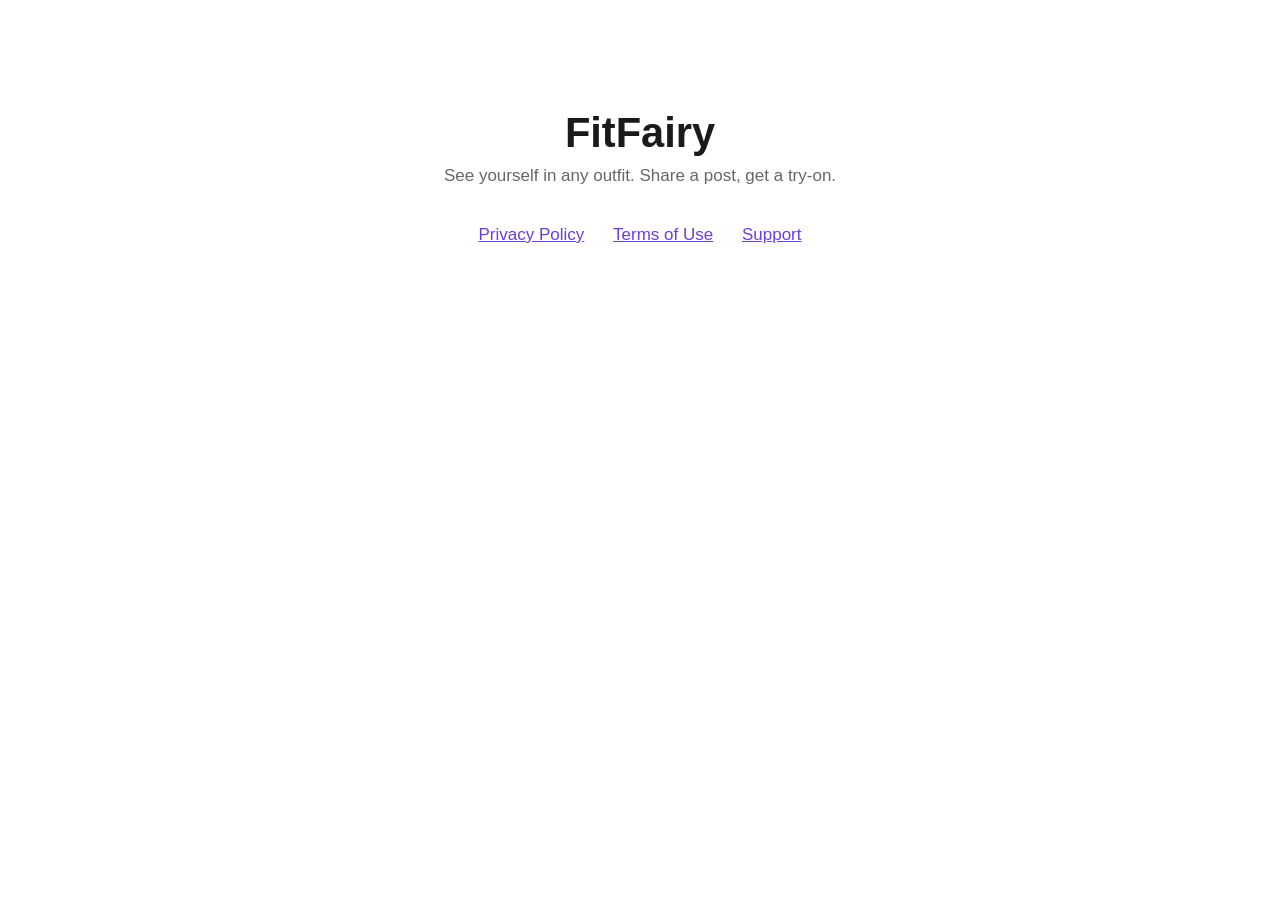
==== index.html @ 2086c0e5 "Add files via upload" ====
<!doctype html>
<html lang="en">
<head>
<meta charset="utf-8">
<meta name="viewport" content="width=device-width, initial-scale=1">
<title>FitFairy</title>
<meta name="description" content="FitFairy — see yourself in any outfit. Share a post, get a try-on.">
<link rel="stylesheet" href="style.css">
</head>
<body>
<main class="hero">
<h1>FitFairy</h1>
<p>See yourself in any outfit. Share a post, get a try-on.</p>
<nav>
  <a href="/privacy">Privacy Policy</a>
  <a href="/terms">Terms of Use</a>
  <a href="mailto:support@fitfairy.net">Support</a>
</nav>
</main>
</body>
</html>
---- style.css ----
/* Shared by all three pages. Deliberately plain: these are legal pages, readability beats brand. */
:root {
  color-scheme: light dark;
  --fg: #1a1a1a;
  --muted: #666;
  --rule: #e3e3e3;
  --link: #6b3fd4;
  --bg: #fff;
}
@media (prefers-color-scheme: dark) {
  :root { --fg: #ececec; --muted: #9a9a9a; --rule: #333; --link: #b79cff; --bg: #111; }
}
html { background: var(--bg); }
body {
  margin: 0;
  color: var(--fg);
  font: 17px/1.6 -apple-system, BlinkMacSystemFont, "Segoe UI", Roboto, Helvetica, Arial, sans-serif;
  -webkit-text-size-adjust: 100%;
}
main { max-width: 720px; margin: 0 auto; padding: 32px 20px 64px; }
h1 { font-size: 2rem; line-height: 1.2; margin: 0 0 4px; }
h2 { font-size: 1.25rem; margin: 40px 0 8px; }
h3 { font-size: 1.05rem; margin: 24px 0 4px; }
p, ul, table { margin: 0 0 14px; }
li { margin-bottom: 6px; }
a { color: var(--link); }
.crumb, .meta, .foot { color: var(--muted); font-size: 0.9rem; }
.foot { margin-top: 48px; padding-top: 16px; border-top: 1px solid var(--rule); }
table { width: 100%; border-collapse: collapse; font-size: 0.95rem; }
th, td { text-align: left; vertical-align: top; padding: 8px 8px 8px 0; border-bottom: 1px solid var(--rule); }
th { color: var(--muted); font-weight: 600; }
.hero { text-align: center; padding-top: 12vh; }
.hero h1 { font-size: 2.6rem; }
.hero p { color: var(--muted); }
.hero nav { margin-top: 32px; }
.hero nav a { margin: 0 12px; }
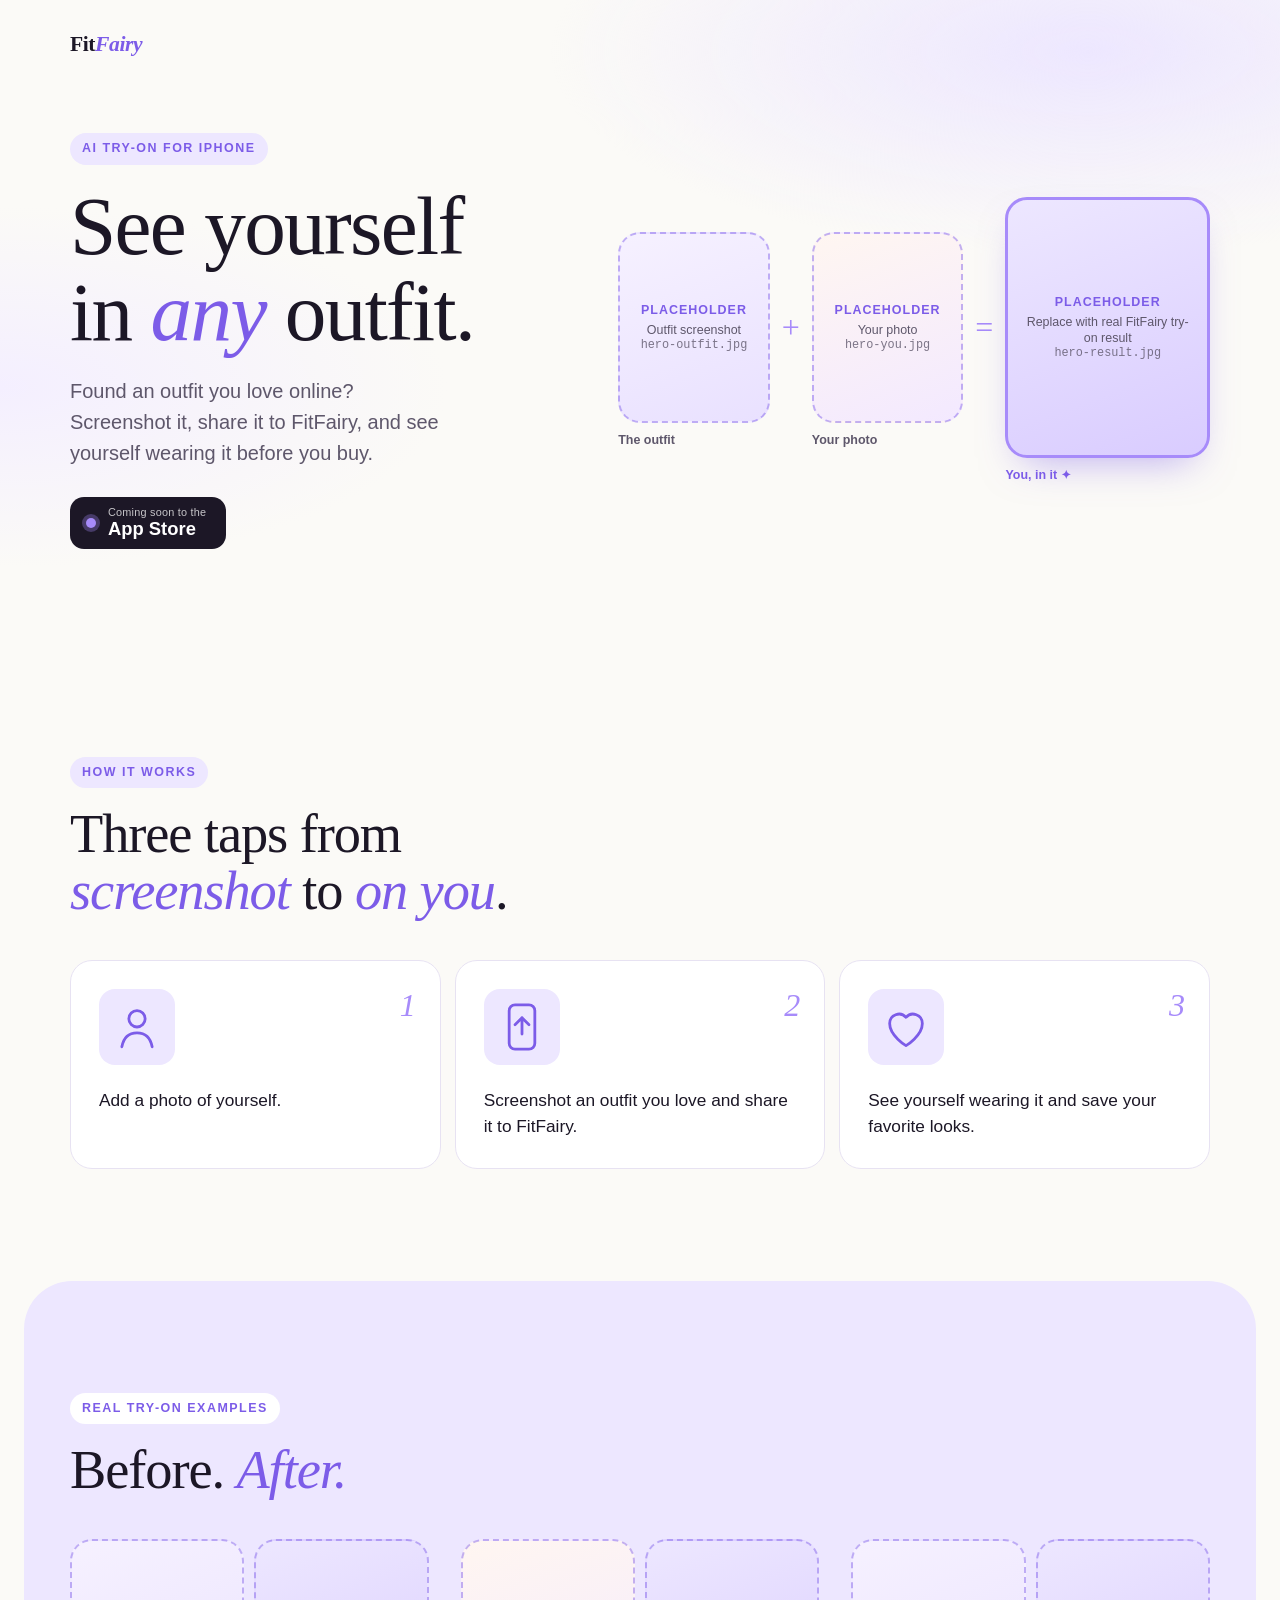
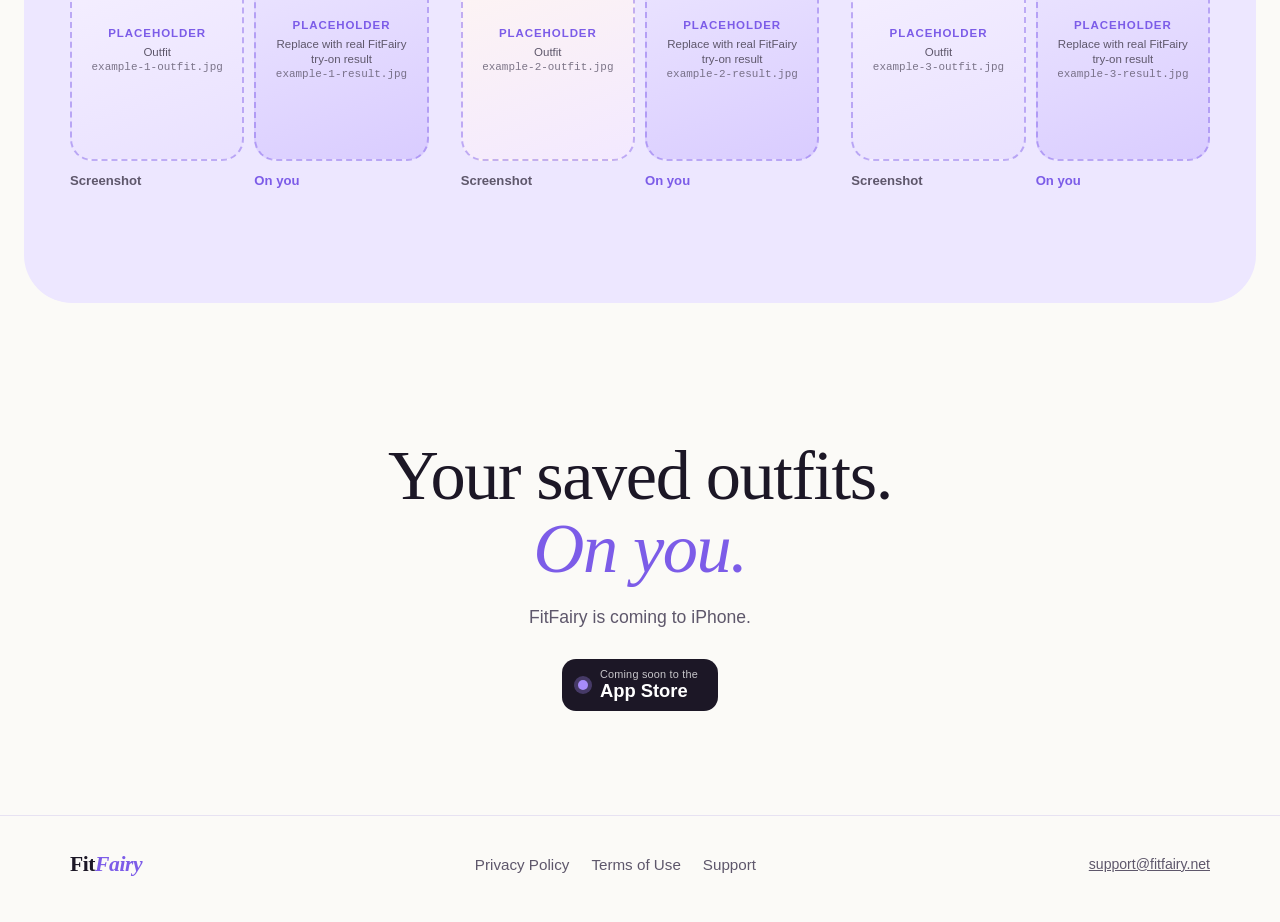
==== commit b36d7291: "Redesign landing page: hero, how it works, try-on examples, CTA Image slots are labeled placeholders" ====
--- a/index.html
+++ b/index.html
@@ -2,20 +2,188 @@
 <html lang="en">
 <head>
 <meta charset="utf-8">
-<meta name="viewport" content="width=device-width, initial-scale=1">
-<title>FitFairy</title>
-<meta name="description" content="FitFairy — see yourself in any outfit. Share a post, get a try-on.">
+<meta name="viewport" content="width=device-width, initial-scale=1, viewport-fit=cover">
+<title>FitFairy — See yourself in any outfit</title>
+<meta name="description" content="Found an outfit you love online? Screenshot it, share it to FitFairy, and see yourself wearing it before you buy. AI virtual try-on for iPhone.">
+<meta name="theme-color" content="#FBFAF7">
+<link rel="canonical" href="https://fitfairy.net/">
+
+<!-- Open Graph / Twitter.
+     og:image is a PLACEHOLDER PATH: assets/og-image.png does not exist yet.
+     Add a 1200×630 PNG/JPG at /assets/og-image.png before sharing links widely. -->
+<meta property="og:type" content="website">
+<meta property="og:site_name" content="FitFairy">
+<meta property="og:url" content="https://fitfairy.net/">
+<meta property="og:title" content="FitFairy — See yourself in any outfit">
+<meta property="og:description" content="Screenshot an outfit, share it to FitFairy, and see yourself wearing it before you buy.">
+<meta property="og:image" content="https://fitfairy.net/assets/og-image.png">
+<meta property="og:image:width" content="1200">
+<meta property="og:image:height" content="630">
+<meta property="og:image:alt" content="FitFairy: an outfit screenshot, your photo, and you wearing the outfit.">
+<meta name="twitter:card" content="summary_large_image">
+<meta name="twitter:title" content="FitFairy — See yourself in any outfit">
+<meta name="twitter:description" content="Screenshot an outfit, share it to FitFairy, and see yourself wearing it before you buy.">
+<meta name="twitter:image" content="https://fitfairy.net/assets/og-image.png">
+
 <link rel="stylesheet" href="style.css">
 </head>
-<body>
-<main class="hero">
-<h1>FitFairy</h1>
-<p>See yourself in any outfit. Share a post, get a try-on.</p>
-<nav>
-  <a href="/privacy">Privacy Policy</a>
-  <a href="/terms">Terms of Use</a>
-  <a href="mailto:support@fitfairy.net">Support</a>
-</nav>
+<body class="home">
+
+<!--
+  IMAGE PLACEHOLDERS
+  Every <div class="ph"> below is a visible placeholder. To swap one for a real image,
+  replace the whole <div class="ph ...">…</div> with the <img> shown in the comment above it
+  and drop the file into /assets/. Use real FitFairy output only; never mock or stock results.
+
+  Filename                         Size (px, portrait 3:4 unless noted)
+  assets/hero-outfit.jpg           900×1200   outfit screenshot (TikTok/Pinterest/shop)
+  assets/hero-you.jpg              900×1200   full-body photo of the model/user
+  assets/hero-result.jpg           900×1200   FitFairy try-on result of the two above
+  assets/example-1-outfit.jpg      900×1200   example 1, outfit screenshot
+  assets/example-1-result.jpg      900×1200   example 1, FitFairy try-on result
+  assets/example-2-outfit.jpg      900×1200
+  assets/example-2-result.jpg      900×1200
+  assets/example-3-outfit.jpg      900×1200
+  assets/example-3-result.jpg      900×1200
+  assets/og-image.png              1200×630 (landscape) social share card
+-->
+
+<!-- 1. HERO -->
+<header class="hero-wrap">
+  <div class="shell">
+    <a class="wordmark" href="/" aria-label="FitFairy home">Fit<span>Fairy</span></a>
+
+    <div class="hero-grid">
+      <div class="hero-copy">
+        <p class="eyebrow">AI try-on for iPhone</p>
+        <h1>See yourself in <em>any</em> outfit.</h1>
+        <p class="lede">Found an outfit you love online? Screenshot it, share it to FitFairy, and see yourself wearing it before you buy.</p>
+
+        <!--
+          APP STORE BADGE: currently "coming soon" (not a link).
+          When the app is live, replace this whole <span class="store-badge">…</span> with:
+            <a class="store-badge is-live" href="https://apps.apple.com/app/idYOUR_APP_ID">
+              <img src="assets/app-store-badge.svg" width="150" height="50" alt="Download on the App Store">
+            </a>
+          (Official badge artwork: https://developer.apple.com/app-store/marketing/guidelines/)
+        -->
+        <span class="store-badge" role="note">
+          <span class="store-badge__dot" aria-hidden="true"></span>
+          <span><small>Coming soon to the</small>App Store</span>
+        </span>
+      </div>
+
+      <figure class="flow" aria-label="An outfit screenshot plus your photo becomes a photo of you wearing the outfit">
+        <div class="flow__item">
+          <!-- <img class="flow__img" src="assets/hero-outfit.jpg" width="900" height="1200" alt="Outfit screenshot from social media"> -->
+          <div class="ph ph--a"><span>PLACEHOLDER</span>Outfit screenshot<br><code>hero-outfit.jpg</code></div>
+          <figcaption>The outfit</figcaption>
+        </div>
+        <span class="flow__op" aria-hidden="true">+</span>
+        <div class="flow__item">
+          <!-- <img class="flow__img" src="assets/hero-you.jpg" width="900" height="1200" alt="Full-body photo"> -->
+          <div class="ph ph--b"><span>PLACEHOLDER</span>Your photo<br><code>hero-you.jpg</code></div>
+          <figcaption>Your photo</figcaption>
+        </div>
+        <span class="flow__op" aria-hidden="true">=</span>
+        <div class="flow__item flow__item--result">
+          <!-- <img class="flow__img" src="assets/hero-result.jpg" width="900" height="1200" alt="FitFairy try-on result"> -->
+          <div class="ph ph--c"><span>PLACEHOLDER</span>Replace with real FitFairy try-on result<br><code>hero-result.jpg</code></div>
+          <figcaption>You, in it ✦</figcaption>
+        </div>
+      </figure>
+    </div>
+  </div>
+</header>
+
+<main>
+  <!-- 2. HOW IT WORKS -->
+  <section class="section" id="how" aria-labelledby="how-title">
+    <div class="shell">
+      <p class="eyebrow">How it works</p>
+      <h2 id="how-title">Three taps from <em>screenshot</em> to <em>on you</em>.</h2>
+      <ol class="steps">
+        <li class="step">
+          <span class="step__num">1</span>
+          <svg class="step__icon" viewBox="0 0 48 48" aria-hidden="true"><circle cx="24" cy="17" r="7"/><path d="M11 41c1.5-8 6.5-12 13-12s11.5 4 13 12"/></svg>
+          <p>Add a photo of yourself.</p>
+        </li>
+        <li class="step">
+          <span class="step__num">2</span>
+          <svg class="step__icon" viewBox="0 0 48 48" aria-hidden="true"><rect x="13" y="5" width="22" height="38" rx="5"/><path d="M24 30V16m-6 6 6-6 6 6"/></svg>
+          <p>Screenshot an outfit you love and share it to FitFairy.</p>
+        </li>
+        <li class="step">
+          <span class="step__num">3</span>
+          <svg class="step__icon" viewBox="0 0 48 48" aria-hidden="true"><path d="M24 40s-14-8.5-14-19a8 8 0 0 1 14-5.3A8 8 0 0 1 38 21c0 10.5-14 19-14 19z"/></svg>
+          <p>See yourself wearing it and save your favorite looks.</p>
+        </li>
+      </ol>
+    </div>
+  </section>
+
+  <!-- 3. REAL TRY-ON EXAMPLES (use only genuine FitFairy output) -->
+  <section class="section section--tint" id="examples" aria-labelledby="examples-title">
+    <div class="shell">
+      <p class="eyebrow">Real try-on examples</p>
+      <h2 id="examples-title">Before. <em>After.</em></h2>
+      <div class="examples">
+        <figure class="example">
+          <div class="example__pair">
+            <!-- <img src="assets/example-1-outfit.jpg" width="900" height="1200" alt="Outfit screenshot"> -->
+            <div class="ph ph--a"><span>PLACEHOLDER</span>Outfit<br><code>example-1-outfit.jpg</code></div>
+            <!-- <img src="assets/example-1-result.jpg" width="900" height="1200" alt="FitFairy try-on result"> -->
+            <div class="ph ph--c"><span>PLACEHOLDER</span>Replace with real FitFairy try-on result<br><code>example-1-result.jpg</code></div>
+          </div>
+          <figcaption><span>Screenshot</span><span>On you</span></figcaption>
+        </figure>
+        <figure class="example">
+          <div class="example__pair">
+            <!-- <img src="assets/example-2-outfit.jpg" width="900" height="1200" alt="Outfit screenshot"> -->
+            <div class="ph ph--b"><span>PLACEHOLDER</span>Outfit<br><code>example-2-outfit.jpg</code></div>
+            <!-- <img src="assets/example-2-result.jpg" width="900" height="1200" alt="FitFairy try-on result"> -->
+            <div class="ph ph--c"><span>PLACEHOLDER</span>Replace with real FitFairy try-on result<br><code>example-2-result.jpg</code></div>
+          </div>
+          <figcaption><span>Screenshot</span><span>On you</span></figcaption>
+        </figure>
+        <figure class="example">
+          <div class="example__pair">
+            <!-- <img src="assets/example-3-outfit.jpg" width="900" height="1200" alt="Outfit screenshot"> -->
+            <div class="ph ph--a"><span>PLACEHOLDER</span>Outfit<br><code>example-3-outfit.jpg</code></div>
+            <!-- <img src="assets/example-3-result.jpg" width="900" height="1200" alt="FitFairy try-on result"> -->
+            <div class="ph ph--c"><span>PLACEHOLDER</span>Replace with real FitFairy try-on result<br><code>example-3-result.jpg</code></div>
+          </div>
+          <figcaption><span>Screenshot</span><span>On you</span></figcaption>
+        </figure>
+      </div>
+    </div>
+  </section>
+
+  <!-- 4. FINAL CTA -->
+  <section class="section cta" aria-labelledby="cta-title">
+    <div class="shell">
+      <h2 id="cta-title">Your saved outfits. <em>On you.</em></h2>
+      <p class="lede">FitFairy is coming to iPhone.</p>
+      <!-- APP STORE BADGE (second copy): swap the same way as the hero badge above. -->
+      <span class="store-badge" role="note">
+        <span class="store-badge__dot" aria-hidden="true"></span>
+        <span><small>Coming soon to the</small>App Store</span>
+      </span>
+    </div>
+  </section>
 </main>
+
+<footer class="site-foot">
+  <div class="shell">
+    <a class="wordmark" href="/">Fit<span>Fairy</span></a>
+    <nav aria-label="Legal and support">
+      <a href="/privacy">Privacy Policy</a>
+      <a href="/terms">Terms of Use</a>
+      <a href="mailto:support@fitfairy.net">Support</a>
+    </nav>
+    <p class="site-foot__mail"><a href="mailto:support@fitfairy.net">support@fitfairy.net</a></p>
+  </div>
+</footer>
+
 </body>
 </html>
--- a/style.css
+++ b/style.css
@@ -29,8 +29,248 @@
 table { width: 100%; border-collapse: collapse; font-size: 0.95rem; }
 th, td { text-align: left; vertical-align: top; padding: 8px 8px 8px 0; border-bottom: 1px solid var(--rule); }
 th { color: var(--muted); font-weight: 600; }
-.hero { text-align: center; padding-top: 12vh; }
-.hero h1 { font-size: 2.6rem; }
-.hero p { color: var(--muted); }
-.hero nav { margin-top: 32px; }
-.hero nav a { margin: 0 12px; }
+
+/* ==========================================================================
+   Landing page (index.html only). Everything below is scoped to body.home so
+   the legal pages above are unaffected. Light-only, mobile-first.
+   ========================================================================== */
+:root:has(body.home) { color-scheme: light; background: #FBFAF7; }
+
+.home {
+  --ink: #1C1726;
+  --soft: #5E576B;
+  --paper: #FBFAF7;
+  --lav: #A78BFA;
+  --lav-deep: #7C5CE8;
+  --lav-pale: #EDE7FF;
+  --line: #E7E2F2;
+  --serif: "New York", ui-serif, "Iowan Old Style", "Palatino Linotype", Georgia, serif;
+  --r: 22px;
+  background: var(--paper);
+  color: var(--ink);
+  font-size: 17px;
+  line-height: 1.55;
+}
+.home main { max-width: none; padding: 0; margin: 0; }
+.home a { color: inherit; }
+.home h1, .home h2 {
+  font-family: var(--serif);
+  font-weight: 500;
+  letter-spacing: -0.02em;
+  line-height: 1.04;
+  margin: 0;
+}
+.home h1 em, .home h2 em { font-style: italic; color: var(--lav-deep); }
+.home p { margin: 0; }
+
+.shell { max-width: 1140px; margin: 0 auto; padding: 0 22px; }
+
+.wordmark {
+  font-family: var(--serif);
+  font-size: 1.35rem;
+  font-weight: 600;
+  letter-spacing: -0.02em;
+  text-decoration: none;
+}
+.wordmark span { font-style: italic; color: var(--lav-deep); }
+
+.eyebrow {
+  display: inline-block;
+  font-size: 0.78rem;
+  font-weight: 600;
+  letter-spacing: 0.12em;
+  text-transform: uppercase;
+  color: var(--lav-deep);
+  background: var(--lav-pale);
+  padding: 6px 12px;
+  border-radius: 999px;
+  margin-bottom: 18px !important;
+}
+.lede { color: var(--soft); font-size: 1.1rem; max-width: 34ch; }
+
+/* ---------- Hero ---------- */
+.hero-wrap {
+  padding: 18px 0 64px;
+  background:
+    radial-gradient(60% 45% at 85% 8%, var(--lav-pale) 0%, transparent 70%),
+    radial-gradient(50% 40% at 0% 60%, #F4EFFF 0%, transparent 70%);
+}
+.hero-grid { display: grid; gap: 40px; margin-top: 44px; text-align: center; }
+.hero-copy { display: flex; flex-direction: column; align-items: center; }
+.hero-copy h1 { font-size: clamp(2.9rem, 12vw, 5.2rem); max-width: 10ch; }
+.hero-copy .lede { margin: 20px auto 28px; }
+
+/* App Store badge — "coming soon" state; .is-live is for the real linked badge */
+.store-badge {
+  display: inline-flex;
+  align-items: center;
+  gap: 12px;
+  background: var(--ink);
+  color: #fff;
+  border-radius: 14px;
+  padding: 10px 20px 10px 16px;
+  font-weight: 600;
+  font-size: 1.15rem;
+  line-height: 1.1;
+  text-align: left;
+}
+.store-badge small { display: block; font-size: 0.68rem; font-weight: 500; opacity: 0.75; letter-spacing: 0.02em; }
+.store-badge__dot {
+  width: 10px; height: 10px; border-radius: 50%;
+  background: var(--lav);
+  box-shadow: 0 0 0 4px rgba(167, 139, 250, 0.3);
+}
+.store-badge.is-live { background: none; padding: 0; }
+.store-badge.is-live img { display: block; height: 50px; width: auto; }
+
+/* Three-part visual: outfit + you = result */
+.flow {
+  margin: 0;
+  display: grid;
+  grid-template-columns: minmax(0,1fr) auto minmax(0,1fr) auto minmax(0,1.35fr);
+  align-items: center;
+  gap: 6px;
+}
+.flow__item, .example, .ph { min-width: 0; }
+.flow__item { display: flex; flex-direction: column; gap: 8px; }
+.flow__item figcaption { font-size: 0.78rem; font-weight: 600; color: var(--soft); }
+.flow__item--result figcaption { color: var(--lav-deep); }
+.flow__op {
+  font-family: var(--serif);
+  font-size: 1.4rem;
+  color: var(--lav);
+  padding-bottom: 26px;
+}
+.flow__item--result .ph,
+.flow__item--result .flow__img {
+  border: 3px solid var(--lav);
+  box-shadow: 0 18px 40px -18px rgba(124, 92, 232, 0.55);
+}
+.flow__img, .example__pair img {
+  display: block; width: 100%; height: auto;
+  aspect-ratio: 3 / 4; object-fit: cover;
+  border-radius: var(--r);
+}
+
+/* Placeholders — remove when real images are in */
+.ph {
+  aspect-ratio: 3 / 4;
+  border-radius: var(--r);
+  border: 2px dashed rgba(124, 92, 232, 0.45);
+  display: flex; flex-direction: column; justify-content: center; align-items: center;
+  padding: 8px 4px;
+  text-align: center;
+  font-size: 0.62rem;
+  line-height: 1.3;
+  color: var(--soft);
+  overflow-wrap: anywhere;
+}
+.ph span {
+  display: block;
+  font-weight: 700;
+  font-size: 0.85em;
+  letter-spacing: 0.02em;
+  overflow-wrap: normal;
+  color: var(--lav-deep);
+  margin-bottom: 4px;
+}
+.ph code { font-size: 0.95em; opacity: 0.8; }
+.ph--a { background: linear-gradient(160deg, #F6F1FF, #E9E1FF); }
+.ph--b { background: linear-gradient(160deg, #FFF6F1, #F3E9FF); }
+.ph--c { background: linear-gradient(160deg, #EDE7FF, #D9CCFF); }
+
+/* ---------- Sections ---------- */
+.section { padding: 76px 0; }
+.section h2 { font-size: clamp(2.1rem, 8vw, 3.4rem); max-width: 16ch; }
+.section--tint { background: var(--lav-pale); border-radius: 36px; margin: 0 10px; }
+.section--tint .eyebrow { background: #fff; }
+
+/* How it works */
+.steps { list-style: none; padding: 0; margin: 40px 0 0; display: grid; gap: 14px; }
+.step {
+  margin: 0;
+  position: relative;
+  display: flex; align-items: center; gap: 18px;
+  background: #fff;
+  border: 1px solid var(--line);
+  border-radius: var(--r);
+  padding: 22px 22px 22px 20px;
+}
+.step__num {
+  position: absolute; top: 14px; right: 18px;
+  font-family: var(--serif); font-style: italic; font-size: 1.6rem;
+  color: var(--lav);
+}
+.step__icon {
+  flex: none; width: 56px; height: 56px; padding: 10px;
+  border-radius: 16px; background: var(--lav-pale);
+  fill: none; stroke: var(--lav-deep); stroke-width: 2.4; stroke-linecap: round; stroke-linejoin: round;
+}
+.step p { font-size: 1.08rem; font-weight: 500; padding-right: 26px; }
+
+/* Examples */
+.examples { display: grid; gap: 28px; margin-top: 40px; }
+.example { margin: 0; }
+.example__pair { display: grid; grid-template-columns: repeat(2, minmax(0, 1fr)); gap: 10px; }
+.example__pair .ph { font-size: 0.72rem; }
+.example figcaption {
+  display: grid; grid-template-columns: repeat(2, minmax(0, 1fr)); gap: 10px;
+  margin-top: 10px;
+  font-size: 0.82rem; font-weight: 600; color: var(--soft);
+}
+.example figcaption span:last-child { color: var(--lav-deep); }
+
+/* Final CTA */
+.cta { text-align: center; padding: 96px 0 72px; }
+.cta h2 { margin: 0 auto; font-size: clamp(2.5rem, 10vw, 4.4rem); max-width: 12ch; }
+.cta h2 em { white-space: nowrap; }
+.cta .lede { margin: 18px auto 28px; }
+
+/* Footer */
+.site-foot { border-top: 1px solid var(--line); padding: 32px 0 calc(40px + env(safe-area-inset-bottom)); }
+.site-foot .shell { display: flex; flex-direction: column; align-items: center; gap: 14px; text-align: center; }
+.site-foot nav { display: flex; flex-wrap: wrap; justify-content: center; gap: 8px 22px; font-size: 0.95rem; }
+.site-foot nav a { text-decoration: none; color: var(--soft); }
+.site-foot nav a:hover, .site-foot__mail a:hover { color: var(--lav-deep); }
+.site-foot__mail { font-size: 0.88rem; color: var(--soft); }
+.site-foot__mail a { color: var(--soft); }
+
+.home a:focus-visible { outline: 2px solid var(--lav-deep); outline-offset: 3px; border-radius: 6px; }
+
+/* Gentle entrance for the result card only */
+@media (prefers-reduced-motion: no-preference) {
+  .flow__item--result { animation: ff-rise 0.7s 0.15s cubic-bezier(.2, .7, .2, 1) both; }
+  @keyframes ff-rise { from { opacity: 0; transform: translateY(14px); } to { opacity: 1; transform: none; } }
+}
+
+/* ---------- Larger screens ---------- */
+@media (min-width: 640px) {
+  .flow { gap: 12px; }
+  .flow__op { font-size: 2rem; }
+  .ph { font-size: 0.78rem; padding: 14px; }
+  .ph span { font-size: 1em; letter-spacing: 0.08em; }
+  .steps { grid-template-columns: repeat(3, minmax(0, 1fr)); }
+  .step { flex-direction: column; align-items: flex-start; padding: 28px; gap: 22px; }
+  .step__num { top: 20px; right: 24px; font-size: 2rem; }
+  .step p { padding-right: 0; }
+}
+@media (min-width: 960px) {
+  .shell { padding: 0 40px; }
+  .hero-wrap { padding: 28px 0 96px; }
+  .hero-grid {
+    grid-template-columns: minmax(0, 0.9fr) minmax(0, 1.1fr);
+    align-items: center;
+    gap: 64px;
+    margin-top: 72px;
+    text-align: left;
+  }
+  .hero-copy { align-items: flex-start; }
+  .hero-copy .lede { margin-left: 0; font-size: 1.25rem; }
+  .section { padding: 112px 0; }
+  .section--tint { margin: 0 24px; border-radius: 48px; }
+  .examples { grid-template-columns: repeat(3, minmax(0, 1fr)); gap: 32px; }
+  .section h2 { max-width: 20ch; }
+  .cta { padding: 136px 0 104px; }
+  .site-foot .shell { flex-direction: row; justify-content: space-between; }
+  .site-foot__mail { order: 3; }
+}
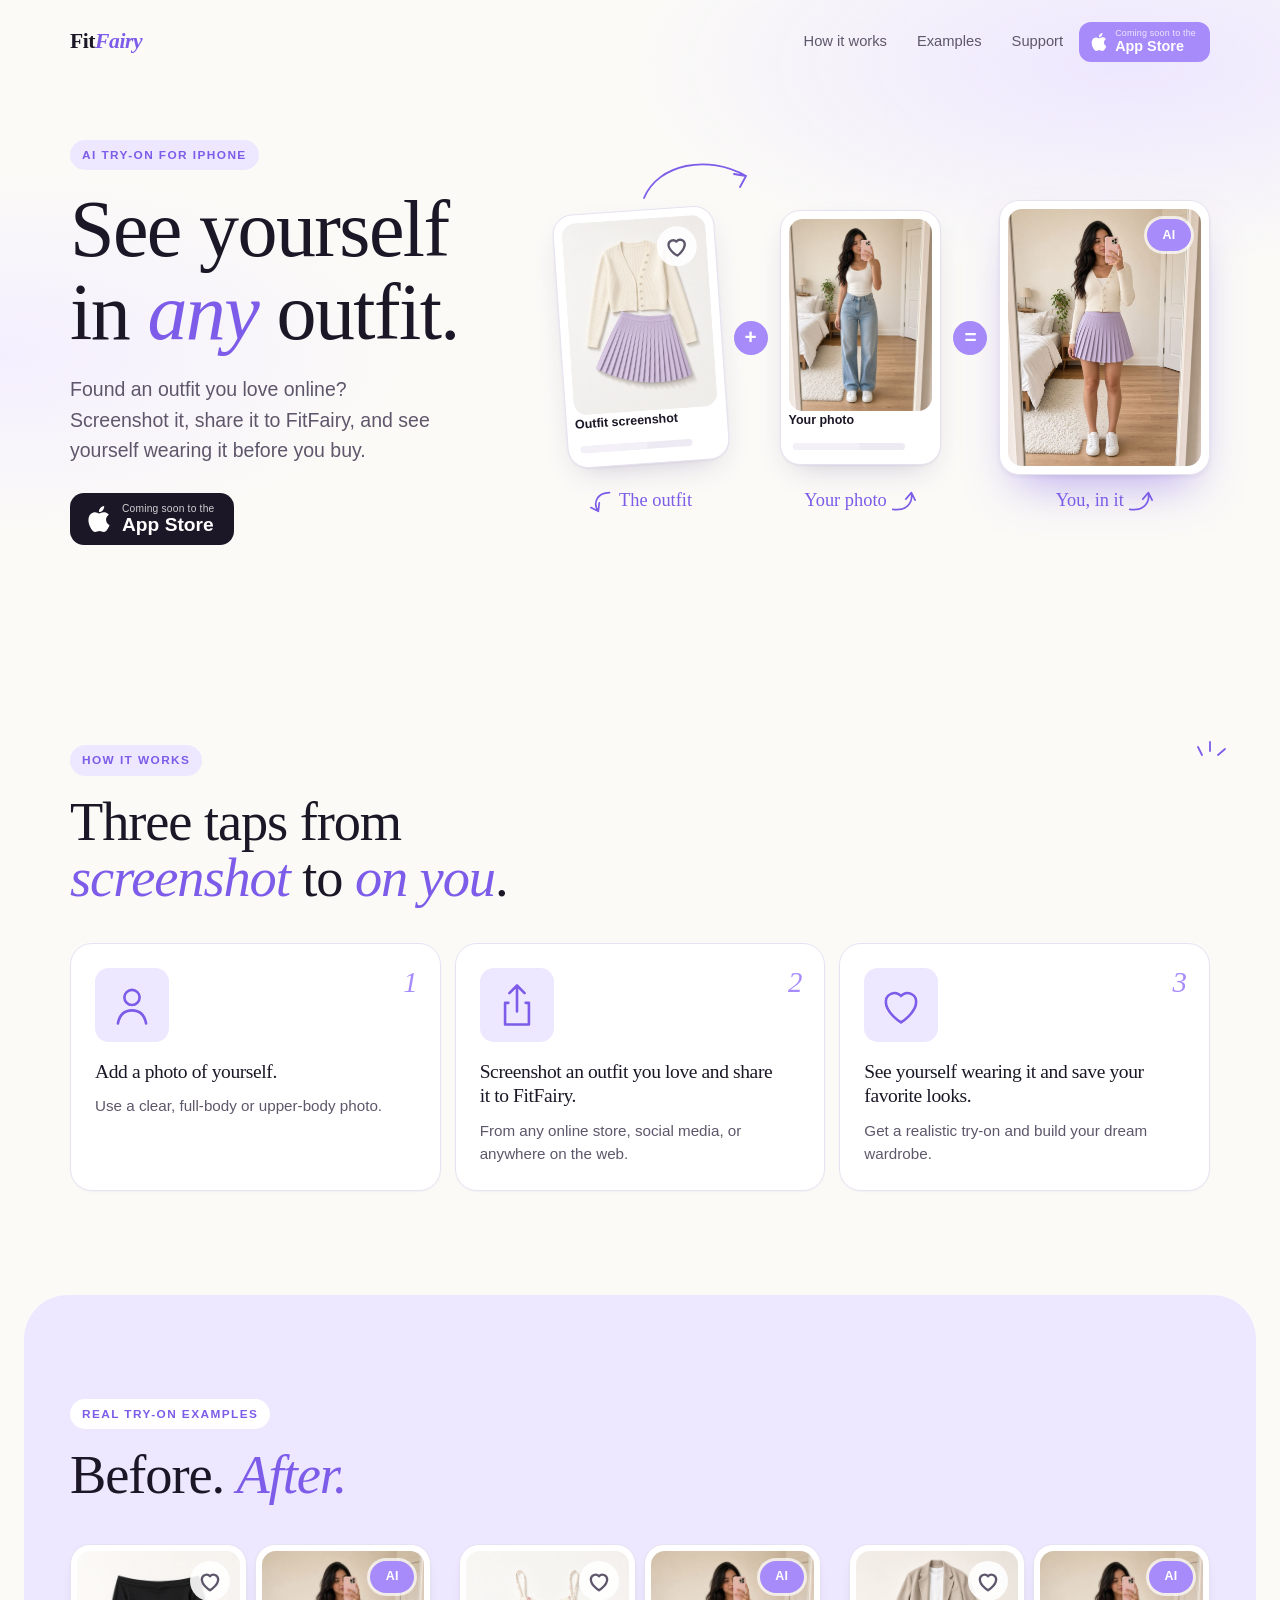
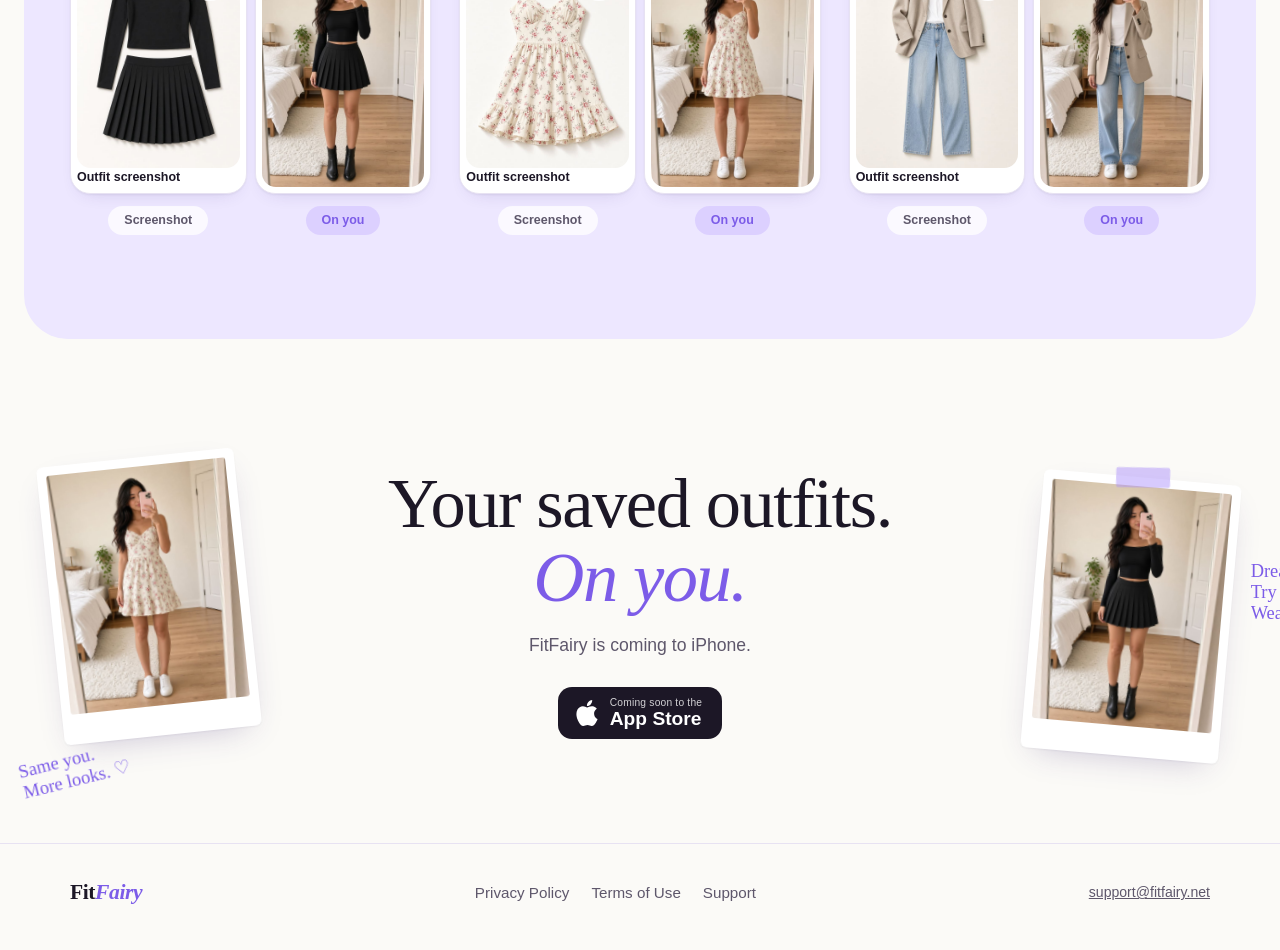
==== commit 6dbf8491: "Match mockup: nav, image-based hero, step details, example carousel, CTA photos Adds generated outfi" ====
--- a/index.html
+++ b/index.html
@@ -8,91 +8,94 @@
 <meta name="theme-color" content="#FBFAF7">
 <link rel="canonical" href="https://fitfairy.net/">
 
-<!-- Open Graph / Twitter.
-     og:image is a PLACEHOLDER PATH: assets/og-image.png does not exist yet.
-     Add a 1200×630 PNG/JPG at /assets/og-image.png before sharing links widely. -->
 <meta property="og:type" content="website">
 <meta property="og:site_name" content="FitFairy">
 <meta property="og:url" content="https://fitfairy.net/">
 <meta property="og:title" content="FitFairy — See yourself in any outfit">
 <meta property="og:description" content="Screenshot an outfit, share it to FitFairy, and see yourself wearing it before you buy.">
-<meta property="og:image" content="https://fitfairy.net/assets/og-image.png">
+<meta property="og:image" content="https://fitfairy.net/assets/og-image.jpg">
 <meta property="og:image:width" content="1200">
 <meta property="og:image:height" content="630">
 <meta property="og:image:alt" content="FitFairy: an outfit screenshot, your photo, and you wearing the outfit.">
 <meta name="twitter:card" content="summary_large_image">
 <meta name="twitter:title" content="FitFairy — See yourself in any outfit">
 <meta name="twitter:description" content="Screenshot an outfit, share it to FitFairy, and see yourself wearing it before you buy.">
-<meta name="twitter:image" content="https://fitfairy.net/assets/og-image.png">
-
-<link rel="stylesheet" href="style.css">
+<meta name="twitter:image" content="https://fitfairy.net/assets/og-image.jpg">
+
+<link rel="stylesheet" href="style.css?v=3">
 </head>
 <body class="home">
 
+<svg width="0" height="0" style="position:absolute" aria-hidden="true">
+  <symbol id="apple" viewBox="0 0 24 24"><path fill="currentColor" d="M12.152 6.896c-.948 0-2.415-1.078-3.96-1.04-2.04.027-3.91 1.183-4.961 3.014-2.117 3.675-.546 9.103 1.519 12.09 1.013 1.454 2.208 3.09 3.792 3.039 1.52-.065 2.09-.987 3.935-.987 1.831 0 2.35.987 3.96.948 1.637-.026 2.676-1.48 3.676-2.948 1.156-1.688 1.636-3.325 1.662-3.415-.039-.013-3.182-1.221-3.22-4.857-.026-3.04 2.48-4.494 2.597-4.559-1.429-2.09-3.623-2.324-4.39-2.376-2-.156-3.675 1.09-4.61 1.09zM15.53 3.83c.843-1.012 1.4-2.427 1.245-3.83-1.207.052-2.662.805-3.532 1.818-.78.896-1.454 2.338-1.273 3.714 1.338.104 2.715-.688 3.559-1.701"/></symbol>
+  <symbol id="heart" viewBox="0 0 24 24"><path fill="none" stroke="currentColor" stroke-width="2" stroke-linejoin="round" d="M12 20s-7-4.4-7-9.6A4 4 0 0 1 12 8a4 4 0 0 1 7 2.4C19 15.6 12 20 12 20z"/></symbol>
+</svg>
+
 <!--
-  IMAGE PLACEHOLDERS
-  Every <div class="ph"> below is a visible placeholder. To swap one for a real image,
-  replace the whole <div class="ph ...">…</div> with the <img> shown in the comment above it
-  and drop the file into /assets/. Use real FitFairy output only; never mock or stock results.
-
-  Filename                         Size (px, portrait 3:4 unless noted)
-  assets/hero-outfit.jpg           900×1200   outfit screenshot (TikTok/Pinterest/shop)
-  assets/hero-you.jpg              900×1200   full-body photo of the model/user
-  assets/hero-result.jpg           900×1200   FitFairy try-on result of the two above
-  assets/example-1-outfit.jpg      900×1200   example 1, outfit screenshot
-  assets/example-1-result.jpg      900×1200   example 1, FitFairy try-on result
-  assets/example-2-outfit.jpg      900×1200
-  assets/example-2-result.jpg      900×1200
-  assets/example-3-outfit.jpg      900×1200
-  assets/example-3-result.jpg      900×1200
-  assets/og-image.png              1200×630 (landscape) social share card
+  APP STORE BADGES: three copies (nav, hero, final CTA), all "coming soon" (not links).
+  When the app is live, turn each <span class="store-badge …">…</span> into a link, e.g.
+    <a class="store-badge" href="https://apps.apple.com/app/idYOUR_APP_ID"> …same inner markup, with
+    "Coming soon to the" changed to "Download on the"… </a>
+  or swap in Apple's official badge artwork (developer.apple.com/app-store/marketing/guidelines/).
 -->
 
 <!-- 1. HERO -->
 <header class="hero-wrap">
-  <div class="shell">
+  <nav class="topbar shell" aria-label="Main">
     <a class="wordmark" href="/" aria-label="FitFairy home">Fit<span>Fairy</span></a>
-
-    <div class="hero-grid">
-      <div class="hero-copy">
-        <p class="eyebrow">AI try-on for iPhone</p>
-        <h1>See yourself in <em>any</em> outfit.</h1>
-        <p class="lede">Found an outfit you love online? Screenshot it, share it to FitFairy, and see yourself wearing it before you buy.</p>
-
-        <!--
-          APP STORE BADGE: currently "coming soon" (not a link).
-          When the app is live, replace this whole <span class="store-badge">…</span> with:
-            <a class="store-badge is-live" href="https://apps.apple.com/app/idYOUR_APP_ID">
-              <img src="assets/app-store-badge.svg" width="150" height="50" alt="Download on the App Store">
-            </a>
-          (Official badge artwork: https://developer.apple.com/app-store/marketing/guidelines/)
-        -->
-        <span class="store-badge" role="note">
-          <span class="store-badge__dot" aria-hidden="true"></span>
-          <span><small>Coming soon to the</small>App Store</span>
-        </span>
-      </div>
-
-      <figure class="flow" aria-label="An outfit screenshot plus your photo becomes a photo of you wearing the outfit">
-        <div class="flow__item">
-          <!-- <img class="flow__img" src="assets/hero-outfit.jpg" width="900" height="1200" alt="Outfit screenshot from social media"> -->
-          <div class="ph ph--a"><span>PLACEHOLDER</span>Outfit screenshot<br><code>hero-outfit.jpg</code></div>
-          <figcaption>The outfit</figcaption>
-        </div>
-        <span class="flow__op" aria-hidden="true">+</span>
-        <div class="flow__item">
-          <!-- <img class="flow__img" src="assets/hero-you.jpg" width="900" height="1200" alt="Full-body photo"> -->
-          <div class="ph ph--b"><span>PLACEHOLDER</span>Your photo<br><code>hero-you.jpg</code></div>
-          <figcaption>Your photo</figcaption>
-        </div>
-        <span class="flow__op" aria-hidden="true">=</span>
-        <div class="flow__item flow__item--result">
-          <!-- <img class="flow__img" src="assets/hero-result.jpg" width="900" height="1200" alt="FitFairy try-on result"> -->
-          <div class="ph ph--c"><span>PLACEHOLDER</span>Replace with real FitFairy try-on result<br><code>hero-result.jpg</code></div>
-          <figcaption>You, in it ✦</figcaption>
-        </div>
-      </figure>
-    </div>
+    <div class="topbar__links">
+      <a href="#how">How it works</a>
+      <a href="#examples">Examples</a>
+      <a href="mailto:support@fitfairy.net">Support</a>
+    </div>
+    <span class="store-badge store-badge--sm" role="note">
+      <svg aria-hidden="true"><use href="#apple"/></svg>
+      <span><small>Coming soon to the</small>App Store</span>
+    </span>
+  </nav>
+
+  <div class="shell hero-grid">
+    <div class="hero-copy">
+      <p class="eyebrow">AI try-on for iPhone</p>
+      <h1>See yourself in <em>any</em> outfit.</h1>
+      <p class="lede">Found an outfit you love online? Screenshot it, share it to FitFairy, and see yourself wearing it before you buy.</p>
+      <span class="store-badge" role="note">
+        <svg aria-hidden="true"><use href="#apple"/></svg>
+        <span><small>Coming soon to the</small>App Store</span>
+      </span>
+    </div>
+
+    <figure class="flow" aria-label="An outfit screenshot plus your photo becomes a photo of you wearing the outfit">
+      <svg class="doodle doodle--loop" viewBox="0 0 120 50" aria-hidden="true"><path d="M6 44C20 10 70 0 108 22m0 0-12-2m12 2-6 11"/></svg>
+      <div class="card card--tilt-l">
+        <div class="card__media">
+          <img src="assets/hero-outfit.jpg" width="768" height="1024" alt="Outfit screenshot: cream cardigan and lavender pleated skirt">
+          <svg class="card__heart" aria-hidden="true"><use href="#heart"/></svg>
+        </div>
+        <p class="card__cap">Outfit screenshot</p>
+        <i class="card__lines" aria-hidden="true"></i>
+      </div>
+      <span class="flow__op" aria-hidden="true">+</span>
+      <div class="card">
+        <div class="card__media">
+          <img src="assets/hero-you.jpg" width="768" height="1024" alt="Full-body photo of a woman in a white tank top and jeans">
+        </div>
+        <p class="card__cap">Your photo</p>
+        <i class="card__lines" aria-hidden="true"></i>
+      </div>
+      <span class="flow__op" aria-hidden="true">=</span>
+      <div class="card card--result">
+        <div class="card__media">
+          <img src="assets/hero-result.jpg" width="768" height="1024" alt="The same woman wearing the cream cardigan and lavender skirt">
+          <span class="ai-tag">AI</span>
+        </div>
+      </div>
+      <figcaption class="flow__notes" aria-hidden="true">
+        <span class="hand n1"><svg class="doodle" viewBox="0 0 30 30"><path d="M22 6C8 6 4 18 10 26m0 0 1-9m-1 9-8-4"/></svg>The outfit</span>
+        <span class="hand n2">Your photo<svg class="doodle" viewBox="0 0 30 30"><path d="M4 24c14 2 22-6 20-18m0 0-6 7m6-7 4 8"/></svg></span>
+        <span class="hand n3">You, in it<svg class="doodle" viewBox="0 0 30 30"><path d="M4 24c14 2 22-6 20-18m0 0-6 7m6-7 4 8"/></svg></span>
+      </figcaption>
+    </figure>
   </div>
 </header>
 
@@ -102,58 +105,97 @@
     <div class="shell">
       <p class="eyebrow">How it works</p>
       <h2 id="how-title">Three taps from <em>screenshot</em> to <em>on you</em>.</h2>
+      <svg class="doodle doodle--spark" viewBox="0 0 30 30" aria-hidden="true"><path d="M6 14 2 6m12 4V1m8 13 7-6"/></svg>
       <ol class="steps">
         <li class="step">
           <span class="step__num">1</span>
           <svg class="step__icon" viewBox="0 0 48 48" aria-hidden="true"><circle cx="24" cy="17" r="7"/><path d="M11 41c1.5-8 6.5-12 13-12s11.5 4 13 12"/></svg>
-          <p>Add a photo of yourself.</p>
+          <h3>Add a photo of yourself.</h3>
+          <p>Use a clear, full-body or upper-body photo.</p>
         </li>
         <li class="step">
           <span class="step__num">2</span>
-          <svg class="step__icon" viewBox="0 0 48 48" aria-hidden="true"><rect x="13" y="5" width="22" height="38" rx="5"/><path d="M24 30V16m-6 6 6-6 6 6"/></svg>
-          <p>Screenshot an outfit you love and share it to FitFairy.</p>
+          <svg class="step__icon" viewBox="0 0 48 48" aria-hidden="true"><path d="M16 22h-3v20h22V22h-3M24 30V6m-7 7 7-7 7 7"/></svg>
+          <h3>Screenshot an outfit you love and share it to FitFairy.</h3>
+          <p>From any online store, social media, or anywhere on the web.</p>
         </li>
         <li class="step">
           <span class="step__num">3</span>
           <svg class="step__icon" viewBox="0 0 48 48" aria-hidden="true"><path d="M24 40s-14-8.5-14-19a8 8 0 0 1 14-5.3A8 8 0 0 1 38 21c0 10.5-14 19-14 19z"/></svg>
-          <p>See yourself wearing it and save your favorite looks.</p>
+          <h3>See yourself wearing it and save your favorite looks.</h3>
+          <p>Get a realistic try-on and build your dream wardrobe.</p>
         </li>
       </ol>
     </div>
   </section>
 
-  <!-- 3. REAL TRY-ON EXAMPLES (use only genuine FitFairy output) -->
+  <!-- 3. REAL TRY-ON EXAMPLES -->
   <section class="section section--tint" id="examples" aria-labelledby="examples-title">
     <div class="shell">
-      <p class="eyebrow">Real try-on examples</p>
-      <h2 id="examples-title">Before. <em>After.</em></h2>
-      <div class="examples">
+      <div class="examples__head">
+        <div>
+          <p class="eyebrow">Real try-on examples</p>
+          <h2 id="examples-title">Before. <em>After.</em></h2>
+        </div>
+        <div class="carousel-nav">
+          <button type="button" data-dir="-1" aria-label="Previous example">&#8249;</button>
+          <button type="button" data-dir="1" aria-label="Next example">&#8250;</button>
+        </div>
+      </div>
+      <div class="examples" id="examples-track">
         <figure class="example">
           <div class="example__pair">
-            <!-- <img src="assets/example-1-outfit.jpg" width="900" height="1200" alt="Outfit screenshot"> -->
-            <div class="ph ph--a"><span>PLACEHOLDER</span>Outfit<br><code>example-1-outfit.jpg</code></div>
-            <!-- <img src="assets/example-1-result.jpg" width="900" height="1200" alt="FitFairy try-on result"> -->
-            <div class="ph ph--c"><span>PLACEHOLDER</span>Replace with real FitFairy try-on result<br><code>example-1-result.jpg</code></div>
+            <div class="card card--flat">
+              <div class="card__media">
+                <img src="assets/example-1-outfit.jpg" width="768" height="1024" loading="lazy" alt="Black off-shoulder top and black pleated skirt">
+                <svg class="card__heart" aria-hidden="true"><use href="#heart"/></svg>
+              </div>
+              <p class="card__cap">Outfit screenshot</p>
+            </div>
+            <div class="card card--flat card--photo">
+              <div class="card__media">
+                <img src="assets/example-1-result.jpg" width="768" height="1024" loading="lazy" alt="Woman wearing the black top and pleated skirt">
+                <span class="ai-tag">AI</span>
+              </div>
+            </div>
           </div>
-          <figcaption><span>Screenshot</span><span>On you</span></figcaption>
+          <figcaption><span>Screenshot</span><span class="on">On you</span></figcaption>
         </figure>
         <figure class="example">
           <div class="example__pair">
-            <!-- <img src="assets/example-2-outfit.jpg" width="900" height="1200" alt="Outfit screenshot"> -->
-            <div class="ph ph--b"><span>PLACEHOLDER</span>Outfit<br><code>example-2-outfit.jpg</code></div>
-            <!-- <img src="assets/example-2-result.jpg" width="900" height="1200" alt="FitFairy try-on result"> -->
-            <div class="ph ph--c"><span>PLACEHOLDER</span>Replace with real FitFairy try-on result<br><code>example-2-result.jpg</code></div>
+            <div class="card card--flat">
+              <div class="card__media">
+                <img src="assets/example-2-outfit.jpg" width="768" height="1024" loading="lazy" alt="Cream floral mini sundress">
+                <svg class="card__heart" aria-hidden="true"><use href="#heart"/></svg>
+              </div>
+              <p class="card__cap">Outfit screenshot</p>
+            </div>
+            <div class="card card--flat card--photo">
+              <div class="card__media">
+                <img src="assets/example-2-result.jpg" width="768" height="1024" loading="lazy" alt="Woman wearing the floral sundress">
+                <span class="ai-tag">AI</span>
+              </div>
+            </div>
           </div>
-          <figcaption><span>Screenshot</span><span>On you</span></figcaption>
+          <figcaption><span>Screenshot</span><span class="on">On you</span></figcaption>
         </figure>
         <figure class="example">
           <div class="example__pair">
-            <!-- <img src="assets/example-3-outfit.jpg" width="900" height="1200" alt="Outfit screenshot"> -->
-            <div class="ph ph--a"><span>PLACEHOLDER</span>Outfit<br><code>example-3-outfit.jpg</code></div>
-            <!-- <img src="assets/example-3-result.jpg" width="900" height="1200" alt="FitFairy try-on result"> -->
-            <div class="ph ph--c"><span>PLACEHOLDER</span>Replace with real FitFairy try-on result<br><code>example-3-result.jpg</code></div>
+            <div class="card card--flat">
+              <div class="card__media">
+                <img src="assets/example-3-outfit.jpg" width="768" height="1024" loading="lazy" alt="Beige blazer, white tee and light jeans">
+                <svg class="card__heart" aria-hidden="true"><use href="#heart"/></svg>
+              </div>
+              <p class="card__cap">Outfit screenshot</p>
+            </div>
+            <div class="card card--flat card--photo">
+              <div class="card__media">
+                <img src="assets/example-3-result.jpg" width="768" height="1024" loading="lazy" alt="Woman wearing the beige blazer and jeans">
+                <span class="ai-tag">AI</span>
+              </div>
+            </div>
           </div>
-          <figcaption><span>Screenshot</span><span>On you</span></figcaption>
+          <figcaption><span>Screenshot</span><span class="on">On you</span></figcaption>
         </figure>
       </div>
     </div>
@@ -161,12 +203,19 @@
 
   <!-- 4. FINAL CTA -->
   <section class="section cta" aria-labelledby="cta-title">
-    <div class="shell">
+    <div class="shell cta__inner">
+      <div class="polaroid polaroid--l" aria-hidden="true">
+        <img src="assets/example-2-result.jpg" width="768" height="1024" loading="lazy" alt="">
+        <span class="hand">Same you.<br>More looks. ♡</span>
+      </div>
+      <div class="polaroid polaroid--r" aria-hidden="true">
+        <img src="assets/example-1-result.jpg" width="768" height="1024" loading="lazy" alt="">
+        <span class="hand">Dream it.<br>Try it.<br>Wear it. ♡</span>
+      </div>
       <h2 id="cta-title">Your saved outfits. <em>On you.</em></h2>
       <p class="lede">FitFairy is coming to iPhone.</p>
-      <!-- APP STORE BADGE (second copy): swap the same way as the hero badge above. -->
       <span class="store-badge" role="note">
-        <span class="store-badge__dot" aria-hidden="true"></span>
+        <svg aria-hidden="true"><use href="#apple"/></svg>
         <span><small>Coming soon to the</small>App Store</span>
       </span>
     </div>
@@ -185,5 +234,18 @@
   </div>
 </footer>
 
+<script>
+  (function () {
+    var track = document.getElementById('examples-track');
+    var nav = document.querySelector('.carousel-nav');
+    function sync() { nav.hidden = track.scrollWidth <= track.clientWidth + 4; }
+    nav.addEventListener('click', function (e) {
+      var b = e.target.closest('button');
+      if (b) track.scrollBy({ left: b.dataset.dir * track.clientWidth * 0.85, behavior: 'smooth' });
+    });
+    addEventListener('resize', sync);
+    sync();
+  })();
+</script>
 </body>
 </html>
--- a/style.css
+++ b/style.css
@@ -43,27 +43,32 @@
   --lav: #A78BFA;
   --lav-deep: #7C5CE8;
   --lav-pale: #EDE7FF;
+  --lav-mid: #DCD0FF;
   --line: #E7E2F2;
   --serif: "New York", ui-serif, "Iowan Old Style", "Palatino Linotype", Georgia, serif;
+  --hand: "Bradley Hand", "Segoe Print", "Chalkboard SE", "Comic Sans MS", cursive;
   --r: 22px;
+  --shadow: 0 1px 2px rgba(28, 23, 38, 0.05), 0 12px 32px -14px rgba(60, 40, 120, 0.28);
   background: var(--paper);
   color: var(--ink);
   font-size: 17px;
   line-height: 1.55;
+  overflow-x: hidden;
 }
 .home main { max-width: none; padding: 0; margin: 0; }
 .home a { color: inherit; }
-.home h1, .home h2 {
+.home h1, .home h2, .home h3 {
   font-family: var(--serif);
   font-weight: 500;
   letter-spacing: -0.02em;
-  line-height: 1.04;
   margin: 0;
 }
+.home h1, .home h2 { line-height: 1.04; }
 .home h1 em, .home h2 em { font-style: italic; color: var(--lav-deep); }
 .home p { margin: 0; }
-
-.shell { max-width: 1140px; margin: 0 auto; padding: 0 22px; }
+.home img { display: block; max-width: 100%; }
+
+.shell { max-width: 1140px; margin: 0 auto; padding: 0 20px; position: relative; }
 
 .wordmark {
   font-family: var(--serif);
@@ -76,7 +81,7 @@
 
 .eyebrow {
   display: inline-block;
-  font-size: 0.78rem;
+  font-size: 0.74rem;
   font-weight: 600;
   letter-spacing: 0.12em;
   text-transform: uppercase;
@@ -88,143 +93,198 @@
 }
 .lede { color: var(--soft); font-size: 1.1rem; max-width: 34ch; }
 
-/* ---------- Hero ---------- */
-.hero-wrap {
-  padding: 18px 0 64px;
-  background:
-    radial-gradient(60% 45% at 85% 8%, var(--lav-pale) 0%, transparent 70%),
-    radial-gradient(50% 40% at 0% 60%, #F4EFFF 0%, transparent 70%);
-}
-.hero-grid { display: grid; gap: 40px; margin-top: 44px; text-align: center; }
-.hero-copy { display: flex; flex-direction: column; align-items: center; }
-.hero-copy h1 { font-size: clamp(2.9rem, 12vw, 5.2rem); max-width: 10ch; }
-.hero-copy .lede { margin: 20px auto 28px; }
-
-/* App Store badge — "coming soon" state; .is-live is for the real linked badge */
+.hand { font-family: var(--hand); color: var(--lav-deep); font-size: 1rem; line-height: 1.15; }
+.doodle {
+  fill: none; stroke: var(--lav-deep); stroke-width: 1.8;
+  stroke-linecap: round; stroke-linejoin: round;
+}
+
+/* ---------- App Store badge ---------- */
 .store-badge {
   display: inline-flex;
   align-items: center;
-  gap: 12px;
+  gap: 10px;
   background: var(--ink);
   color: #fff;
   border-radius: 14px;
   padding: 10px 20px 10px 16px;
   font-weight: 600;
-  font-size: 1.15rem;
+  font-size: 1.2rem;
   line-height: 1.1;
   text-align: left;
-}
-.store-badge small { display: block; font-size: 0.68rem; font-weight: 500; opacity: 0.75; letter-spacing: 0.02em; }
-.store-badge__dot {
-  width: 10px; height: 10px; border-radius: 50%;
-  background: var(--lav);
-  box-shadow: 0 0 0 4px rgba(167, 139, 250, 0.3);
-}
-.store-badge.is-live { background: none; padding: 0; }
-.store-badge.is-live img { display: block; height: 50px; width: auto; }
-
-/* Three-part visual: outfit + you = result */
+  text-decoration: none;
+}
+.store-badge svg { width: 26px; height: 26px; flex: none; }
+.store-badge small { display: block; font-size: 0.64rem; font-weight: 500; opacity: 0.8; letter-spacing: 0.02em; }
+.store-badge--sm { background: var(--lav); font-size: 0.9rem; padding: 7px 14px 7px 11px; border-radius: 12px; gap: 7px; }
+.store-badge--sm svg { width: 18px; height: 18px; }
+.store-badge--sm small { font-size: 0.56rem; }
+
+/* ---------- Top bar ---------- */
+.topbar { display: flex; align-items: center; justify-content: space-between; gap: 16px; padding-top: 16px; padding-bottom: 16px; }
+.topbar__links { display: none; gap: 30px; font-size: 0.92rem; margin-left: auto; }
+.topbar__links a { text-decoration: none; color: var(--soft); }
+.topbar__links a:hover { color: var(--lav-deep); }
+
+/* ---------- Hero ---------- */
+.hero-wrap {
+  padding-bottom: 56px;
+  background:
+    radial-gradient(55% 45% at 88% 10%, var(--lav-pale) 0%, transparent 70%),
+    radial-gradient(45% 40% at 0% 55%, #F4EFFF 0%, transparent 70%);
+}
+.hero-grid { display: grid; gap: 44px; margin-top: 28px; text-align: center; }
+.hero-copy { display: flex; flex-direction: column; align-items: center; }
+.hero-copy h1 { font-size: clamp(2.9rem, 12vw, 5rem); max-width: 10ch; }
+.hero-copy .lede { margin: 20px auto 28px; }
+
+/* Cards used in the hero and examples */
+.card {
+  background: #fff;
+  border: 1px solid var(--line);
+  border-radius: 16px;
+  padding: 5px;
+  box-shadow: var(--shadow);
+  min-width: 0;
+}
+.card__media { position: relative; border-radius: 11px; overflow: hidden; background: var(--lav-pale); }
+.card__media img { width: 100%; height: auto; aspect-ratio: 3 / 4; object-fit: cover; }
+.card__cap { font-size: 0.62rem; font-weight: 600; margin: 6px 3px 3px; text-align: left; }
+.card__lines { display: none; }
+.card__heart {
+  position: absolute; top: 6px; right: 6px;
+  width: 22px; height: 22px; padding: 4px;
+  border-radius: 50%; background: rgba(255, 255, 255, 0.9); color: var(--soft);
+}
+.ai-tag {
+  position: absolute; top: 6px; right: 6px;
+  min-width: 26px; height: 26px; padding: 0 6px;
+  display: grid; place-items: center;
+  border-radius: 999px; background: var(--lav); color: #fff;
+  font-size: 0.68rem; font-weight: 700; letter-spacing: 0.02em;
+  box-shadow: 0 0 0 3px rgba(255, 255, 255, 0.7);
+}
+
+/* Hero: outfit + you = result */
 .flow {
+  position: relative;
   margin: 0;
   display: grid;
-  grid-template-columns: minmax(0,1fr) auto minmax(0,1fr) auto minmax(0,1.35fr);
+  grid-template-columns: minmax(0, 1fr) auto minmax(0, 1fr) auto minmax(0, 1.3fr);
   align-items: center;
   gap: 6px;
-}
-.flow__item, .example, .ph { min-width: 0; }
-.flow__item { display: flex; flex-direction: column; gap: 8px; }
-.flow__item figcaption { font-size: 0.78rem; font-weight: 600; color: var(--soft); }
-.flow__item--result figcaption { color: var(--lav-deep); }
+  text-align: left;
+}
+.card--tilt-l { transform: rotate(-4deg); }
+.card--result { padding: 5px; box-shadow: 0 2px 4px rgba(28, 23, 38, 0.06), 0 24px 48px -18px rgba(124, 92, 232, 0.55); }
 .flow__op {
-  font-family: var(--serif);
-  font-size: 1.4rem;
-  color: var(--lav);
-  padding-bottom: 26px;
-}
-.flow__item--result .ph,
-.flow__item--result .flow__img {
-  border: 3px solid var(--lav);
-  box-shadow: 0 18px 40px -18px rgba(124, 92, 232, 0.55);
-}
-.flow__img, .example__pair img {
-  display: block; width: 100%; height: auto;
-  aspect-ratio: 3 / 4; object-fit: cover;
-  border-radius: var(--r);
-}
-
-/* Placeholders — remove when real images are in */
-.ph {
-  aspect-ratio: 3 / 4;
-  border-radius: var(--r);
-  border: 2px dashed rgba(124, 92, 232, 0.45);
-  display: flex; flex-direction: column; justify-content: center; align-items: center;
-  padding: 8px 4px;
-  text-align: center;
-  font-size: 0.62rem;
-  line-height: 1.3;
-  color: var(--soft);
-  overflow-wrap: anywhere;
-}
-.ph span {
-  display: block;
-  font-weight: 700;
-  font-size: 0.85em;
-  letter-spacing: 0.02em;
-  overflow-wrap: normal;
-  color: var(--lav-deep);
-  margin-bottom: 4px;
-}
-.ph code { font-size: 0.95em; opacity: 0.8; }
-.ph--a { background: linear-gradient(160deg, #F6F1FF, #E9E1FF); }
-.ph--b { background: linear-gradient(160deg, #FFF6F1, #F3E9FF); }
-.ph--c { background: linear-gradient(160deg, #EDE7FF, #D9CCFF); }
+  width: 24px; height: 24px; border-radius: 50%;
+  display: grid; place-items: center;
+  background: var(--lav); color: #fff;
+  font-size: 1rem; font-weight: 600; line-height: 1;
+}
+.flow__notes { display: contents; }
+.flow__notes .hand { display: flex; align-items: center; gap: 2px; font-size: 0.85rem; white-space: nowrap; }
+.flow__notes .doodle { width: 22px; height: 22px; flex: none; }
+.n1 { grid-column: 1; justify-content: center; }
+.n2 { grid-column: 3; justify-content: center; }
+.n3 { grid-column: 5; justify-content: center; }
+.doodle--loop { display: none; }
 
 /* ---------- Sections ---------- */
-.section { padding: 76px 0; }
+.section { padding: 72px 0; }
 .section h2 { font-size: clamp(2.1rem, 8vw, 3.4rem); max-width: 16ch; }
-.section--tint { background: var(--lav-pale); border-radius: 36px; margin: 0 10px; }
+.section--tint { background: var(--lav-pale); border-radius: 32px; margin: 0 10px; }
 .section--tint .eyebrow { background: #fff; }
 
 /* How it works */
-.steps { list-style: none; padding: 0; margin: 40px 0 0; display: grid; gap: 14px; }
+.doodle--spark { position: absolute; right: 24px; top: -4px; width: 30px; height: 30px; }
+.steps { list-style: none; padding: 0; margin: 36px 0 0; display: grid; gap: 14px; }
 .step {
   margin: 0;
   position: relative;
-  display: flex; align-items: center; gap: 18px;
   background: #fff;
   border: 1px solid var(--line);
   border-radius: var(--r);
-  padding: 22px 22px 22px 20px;
+  padding: 24px;
+  box-shadow: 0 1px 2px rgba(28, 23, 38, 0.04);
 }
 .step__num {
-  position: absolute; top: 14px; right: 18px;
-  font-family: var(--serif); font-style: italic; font-size: 1.6rem;
+  position: absolute; top: 16px; right: 22px;
+  font-family: var(--serif); font-style: italic; font-size: 1.8rem;
   color: var(--lav);
 }
 .step__icon {
-  flex: none; width: 56px; height: 56px; padding: 10px;
-  border-radius: 16px; background: var(--lav-pale);
+  display: block; width: 52px; height: 52px; padding: 11px; margin-bottom: 18px;
+  border-radius: 14px; background: var(--lav-pale);
   fill: none; stroke: var(--lav-deep); stroke-width: 2.4; stroke-linecap: round; stroke-linejoin: round;
 }
-.step p { font-size: 1.08rem; font-weight: 500; padding-right: 26px; }
+.step h3 { font-size: 1.22rem; line-height: 1.25; padding-right: 24px; }
+.step p { color: var(--soft); font-size: 0.95rem; margin-top: 10px; }
 
 /* Examples */
-.examples { display: grid; gap: 28px; margin-top: 40px; }
-.example { margin: 0; }
-.example__pair { display: grid; grid-template-columns: repeat(2, minmax(0, 1fr)); gap: 10px; }
-.example__pair .ph { font-size: 0.72rem; }
+.examples__head { display: flex; align-items: flex-end; justify-content: space-between; gap: 16px; }
+.carousel-nav { display: flex; gap: 10px; }
+.carousel-nav[hidden] { display: none; }
+.carousel-nav button {
+  width: 42px; height: 42px; border-radius: 50%;
+  border: 0; background: #fff; color: var(--ink);
+  font-size: 1.5rem; line-height: 1; cursor: pointer;
+  box-shadow: var(--shadow);
+}
+.carousel-nav button:hover { color: var(--lav-deep); }
+.examples {
+  display: grid;
+  grid-auto-flow: column;
+  grid-auto-columns: 86%;
+  gap: 16px;
+  margin: 32px -20px 0;
+  padding: 4px 20px 12px;
+  overflow-x: auto;
+  scroll-snap-type: x mandatory;
+  scroll-padding: 0 20px;
+  scrollbar-width: none;
+}
+.examples::-webkit-scrollbar { display: none; }
+.example { margin: 0; scroll-snap-align: start; min-width: 0; }
+.example__pair { display: grid; grid-template-columns: repeat(2, minmax(0, 1fr)); gap: 8px; }
+.card--flat { box-shadow: 0 1px 2px rgba(28, 23, 38, 0.05), 0 8px 20px -14px rgba(60, 40, 120, 0.3); }
+.card--photo { display: flex; }
+.card--photo .card__media { flex: 1; }
+.card--photo .card__media img { height: 100%; aspect-ratio: auto; }
 .example figcaption {
-  display: grid; grid-template-columns: repeat(2, minmax(0, 1fr)); gap: 10px;
-  margin-top: 10px;
-  font-size: 0.82rem; font-weight: 600; color: var(--soft);
-}
-.example figcaption span:last-child { color: var(--lav-deep); }
+  display: grid; grid-template-columns: repeat(2, minmax(0, 1fr)); gap: 8px;
+  margin-top: 12px; text-align: center;
+  font-size: 0.78rem; font-weight: 600;
+}
+.example figcaption span { justify-self: center; padding: 5px 16px; border-radius: 999px; background: rgba(255, 255, 255, 0.75); color: var(--soft); }
+.example figcaption .on { background: var(--lav-mid); color: var(--lav-deep); }
 
 /* Final CTA */
-.cta { text-align: center; padding: 96px 0 72px; }
-.cta h2 { margin: 0 auto; font-size: clamp(2.5rem, 10vw, 4.4rem); max-width: 12ch; }
-.cta h2 em { white-space: nowrap; }
-.cta .lede { margin: 18px auto 28px; }
+.cta { padding: 72px 0 64px; text-align: center; overflow-x: clip; }
+.cta__inner { display: flex; flex-wrap: wrap; justify-content: center; align-items: flex-start; }
+.cta h2 { flex-basis: 100%; margin: 0 auto; font-size: clamp(2.5rem, 10vw, 4.4rem); max-width: 12ch; }
+.cta h2 em { display: block; }
+.cta .lede { flex-basis: 100%; margin: 18px auto 28px; max-width: none; }
+.polaroid {
+  position: relative;
+  order: -1;
+  width: 118px;
+  margin: 0 12px 36px;
+  background: #fff;
+  padding: 7px 7px 22px;
+  border-radius: 6px;
+  box-shadow: var(--shadow);
+}
+.polaroid img { width: 100%; height: auto; aspect-ratio: 3 / 4; object-fit: cover; border-radius: 3px; }
+.polaroid--l { transform: rotate(-6deg); }
+.polaroid--r { transform: rotate(5deg); margin-top: 14px; }
+.polaroid--r::before {
+  content: ""; position: absolute; top: -10px; left: 50%;
+  width: 54px; height: 20px; transform: translateX(-50%) rotate(-4deg);
+  background: rgba(167, 139, 250, 0.45); border-radius: 2px;
+}
+.polaroid .hand { display: none; }
 
 /* Footer */
 .site-foot { border-top: 1px solid var(--line); padding: 32px 0 calc(40px + env(safe-area-inset-bottom)); }
@@ -235,42 +295,71 @@
 .site-foot__mail { font-size: 0.88rem; color: var(--soft); }
 .site-foot__mail a { color: var(--soft); }
 
-.home a:focus-visible { outline: 2px solid var(--lav-deep); outline-offset: 3px; border-radius: 6px; }
-
-/* Gentle entrance for the result card only */
+.home a:focus-visible, .home button:focus-visible { outline: 2px solid var(--lav-deep); outline-offset: 3px; }
+
 @media (prefers-reduced-motion: no-preference) {
-  .flow__item--result { animation: ff-rise 0.7s 0.15s cubic-bezier(.2, .7, .2, 1) both; }
+  .card--result { animation: ff-rise 0.7s 0.15s cubic-bezier(.2, .7, .2, 1) both; }
   @keyframes ff-rise { from { opacity: 0; transform: translateY(14px); } to { opacity: 1; transform: none; } }
 }
 
 /* ---------- Larger screens ---------- */
 @media (min-width: 640px) {
+  .card { padding: 8px; border-radius: 20px; }
+  .card__media { border-radius: 14px; }
+  .card__cap { font-size: 0.78rem; margin: 10px 4px 6px; }
+  .card__lines { display: block; height: 7px; width: 78%; margin: 0 4px 6px; border-radius: 4px; background: #EEEAF4; }
+  .card__lines::after { content: ""; display: block; width: 60%; height: 7px; margin-top: 12px; border-radius: 4px; background: #F3F0F8; }
+  .card__heart { top: 10px; right: 10px; width: 28px; height: 28px; padding: 6px; }
+  .ai-tag { top: 10px; right: 10px; min-width: 32px; height: 32px; font-size: 0.78rem; }
   .flow { gap: 12px; }
-  .flow__op { font-size: 2rem; }
-  .ph { font-size: 0.78rem; padding: 14px; }
-  .ph span { font-size: 1em; letter-spacing: 0.08em; }
+  .flow__op { width: 34px; height: 34px; font-size: 1.3rem; }
+  .flow__notes .hand { font-size: 1.15rem; }
+  .flow__notes .doodle { width: 28px; height: 28px; }
+  .doodle--loop { display: block; position: absolute; left: 12%; top: -46px; width: 120px; height: 50px; }
   .steps { grid-template-columns: repeat(3, minmax(0, 1fr)); }
-  .step { flex-direction: column; align-items: flex-start; padding: 28px; gap: 22px; }
-  .step__num { top: 20px; right: 24px; font-size: 2rem; }
-  .step p { padding-right: 0; }
+  .examples { grid-auto-columns: 46%; }
+  .card--flat { padding: 6px; }
+}
+@media (min-width: 760px) {
+  .topbar__links { display: flex; }
 }
 @media (min-width: 960px) {
   .shell { padding: 0 40px; }
-  .hero-wrap { padding: 28px 0 96px; }
+  .topbar { padding-top: 22px; padding-bottom: 22px; }
+  .hero-wrap { padding-bottom: 96px; }
   .hero-grid {
-    grid-template-columns: minmax(0, 0.9fr) minmax(0, 1.1fr);
+    grid-template-columns: minmax(0, 0.8fr) minmax(0, 1.2fr);
     align-items: center;
-    gap: 64px;
-    margin-top: 72px;
+    gap: 56px;
+    margin-top: 56px;
     text-align: left;
   }
   .hero-copy { align-items: flex-start; }
-  .hero-copy .lede { margin-left: 0; font-size: 1.25rem; }
-  .section { padding: 112px 0; }
-  .section--tint { margin: 0 24px; border-radius: 48px; }
-  .examples { grid-template-columns: repeat(3, minmax(0, 1fr)); gap: 32px; }
+  .hero-copy .lede { margin-left: 0; font-size: 1.22rem; }
+  .flow { margin-top: 30px; }
+  .section { padding: 104px 0; }
   .section h2 { max-width: 20ch; }
-  .cta { padding: 136px 0 104px; }
+  .section--tint { margin: 0 24px; border-radius: 44px; }
+  .examples {
+    grid-auto-flow: row;
+    grid-template-columns: repeat(3, minmax(0, 1fr));
+    margin: 40px 0 0;
+    padding: 0;
+    overflow: visible;
+    gap: 28px;
+  }
+  .cta { padding: 128px 0 104px; }
+  .cta__inner { display: block; }
+  .polaroid { position: absolute; margin: 0; width: 180px; padding: 9px 9px 30px; }
+  .polaroid--l { left: 60px; top: -10px; }
+  .polaroid--r { right: 60px; top: 10px; }
+  .polaroid .hand { display: block; position: absolute; font-size: 1.15rem; text-align: left; }
+  .polaroid--l .hand { left: -48px; bottom: -46px; transform: rotate(-8deg); }
+  .polaroid--r .hand { right: -96px; top: 70px; transform: rotate(-5deg); }
   .site-foot .shell { flex-direction: row; justify-content: space-between; }
   .site-foot__mail { order: 3; }
 }
+@media (min-width: 1200px) {
+  .polaroid--l { left: 20px; }
+  .polaroid--r { right: 20px; }
+}
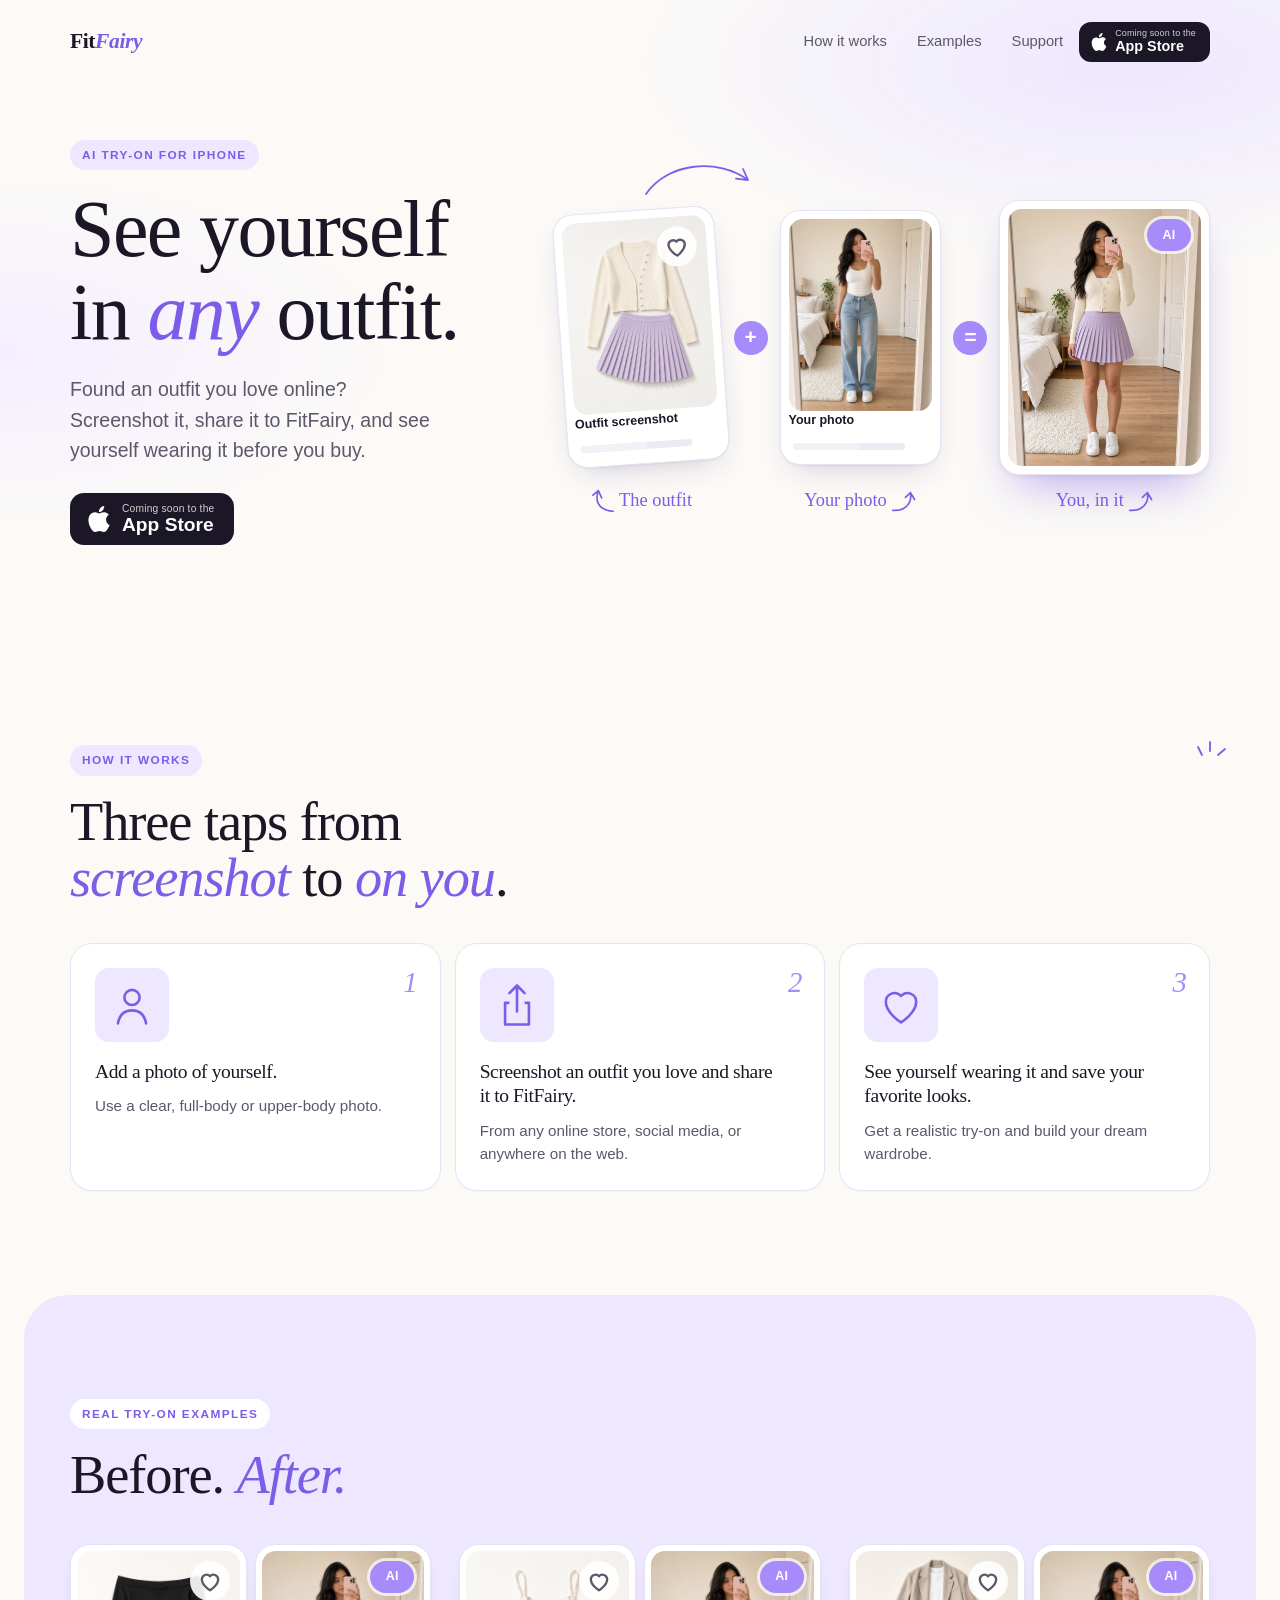
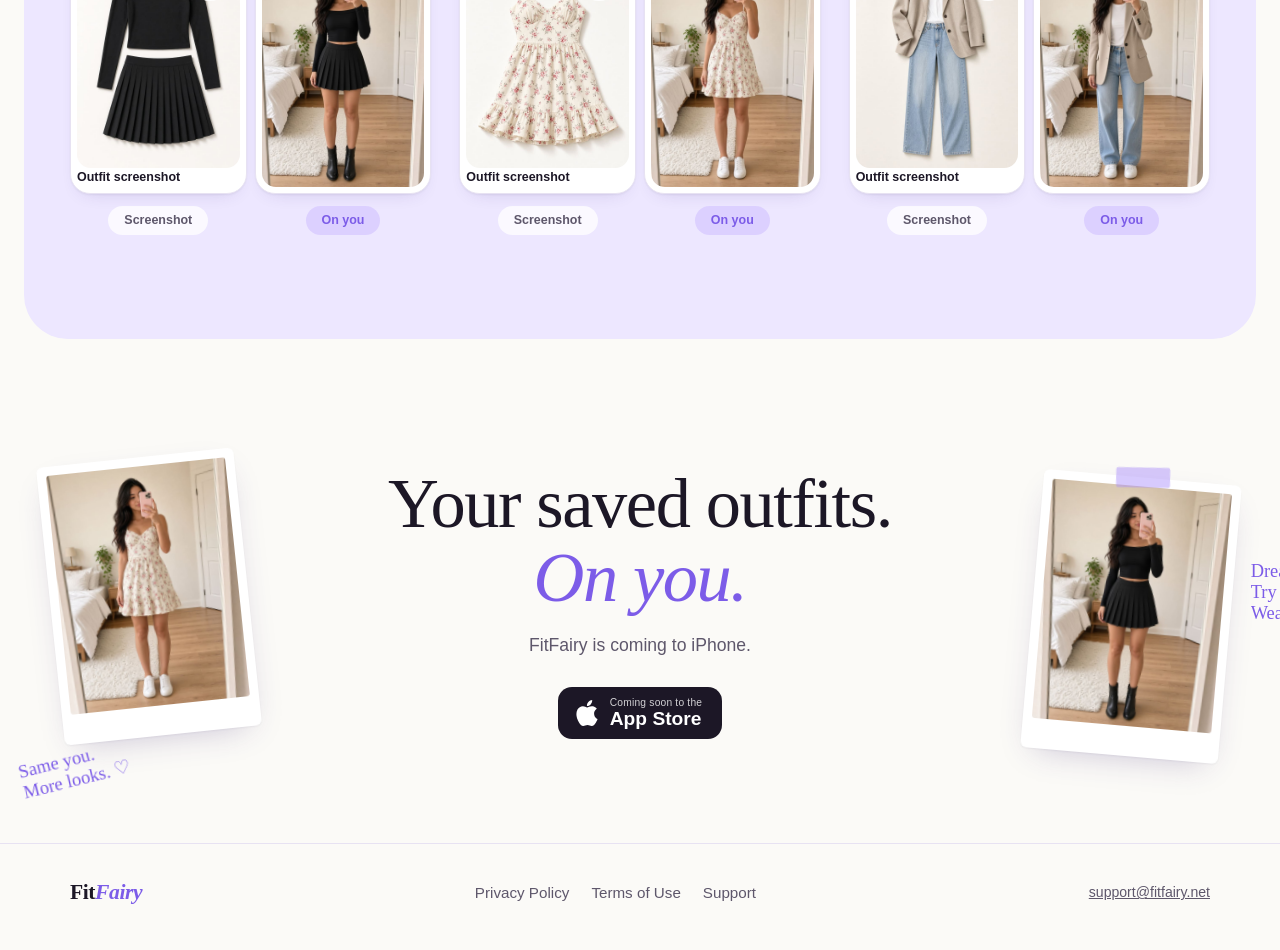
==== commit 8fd854fd: "Fix hero arrow doodles and make nav App Store badge black Co-authored-by: amadoeliot14 <amadoeliot14" ====
--- a/index.html
+++ b/index.html
@@ -22,7 +22,7 @@
 <meta name="twitter:description" content="Screenshot an outfit, share it to FitFairy, and see yourself wearing it before you buy.">
 <meta name="twitter:image" content="https://fitfairy.net/assets/og-image.jpg">
 
-<link rel="stylesheet" href="style.css?v=3">
+<link rel="stylesheet" href="style.css?v=4">
 </head>
 <body class="home">
 
@@ -66,7 +66,7 @@
     </div>
 
     <figure class="flow" aria-label="An outfit screenshot plus your photo becomes a photo of you wearing the outfit">
-      <svg class="doodle doodle--loop" viewBox="0 0 120 50" aria-hidden="true"><path d="M6 44C20 10 70 0 108 22m0 0-12-2m12 2-6 11"/></svg>
+      <svg class="doodle doodle--loop" viewBox="0 0 120 50" aria-hidden="true"><path d="M8 40C30 8 80 4 110 26M105.1 15 110 26l-12-1.3"/></svg>
       <div class="card card--tilt-l">
         <div class="card__media">
           <img src="assets/hero-outfit.jpg" width="768" height="1024" alt="Outfit screenshot: cream cardigan and lavender pleated skirt">
@@ -91,9 +91,9 @@
         </div>
       </div>
       <figcaption class="flow__notes" aria-hidden="true">
-        <span class="hand n1"><svg class="doodle" viewBox="0 0 30 30"><path d="M22 6C8 6 4 18 10 26m0 0 1-9m-1 9-8-4"/></svg>The outfit</span>
-        <span class="hand n2">Your photo<svg class="doodle" viewBox="0 0 30 30"><path d="M4 24c14 2 22-6 20-18m0 0-6 7m6-7 4 8"/></svg></span>
-        <span class="hand n3">You, in it<svg class="doodle" viewBox="0 0 30 30"><path d="M4 24c14 2 22-6 20-18m0 0-6 7m6-7 4 8"/></svg></span>
+        <span class="hand n1"><svg class="doodle" viewBox="0 0 30 30"><path d="M26 26C10 25 6 15 10 4M4.2 8.8 10 4l3.6 7.6"/></svg>The outfit</span>
+        <span class="hand n2">Your photo<svg class="doodle" viewBox="0 0 30 30"><path d="M4 25C17 26 25 18 23 6M17.6 11.2 23 6l4.4 7.4"/></svg></span>
+        <span class="hand n3">You, in it<svg class="doodle" viewBox="0 0 30 30"><path d="M4 25C17 26 25 18 23 6M17.6 11.2 23 6l4.4 7.4"/></svg></span>
       </figcaption>
     </figure>
   </div>
--- a/style.css
+++ b/style.css
@@ -95,6 +95,7 @@
 
 .hand { font-family: var(--hand); color: var(--lav-deep); font-size: 1rem; line-height: 1.15; }
 .doodle {
+  overflow: visible;
   fill: none; stroke: var(--lav-deep); stroke-width: 1.8;
   stroke-linecap: round; stroke-linejoin: round;
 }
@@ -116,7 +117,7 @@
 }
 .store-badge svg { width: 26px; height: 26px; flex: none; }
 .store-badge small { display: block; font-size: 0.64rem; font-weight: 500; opacity: 0.8; letter-spacing: 0.02em; }
-.store-badge--sm { background: var(--lav); font-size: 0.9rem; padding: 7px 14px 7px 11px; border-radius: 12px; gap: 7px; }
+.store-badge--sm { font-size: 0.9rem; padding: 7px 14px 7px 11px; border-radius: 12px; gap: 7px; }
 .store-badge--sm svg { width: 18px; height: 18px; }
 .store-badge--sm small { font-size: 0.56rem; }
 
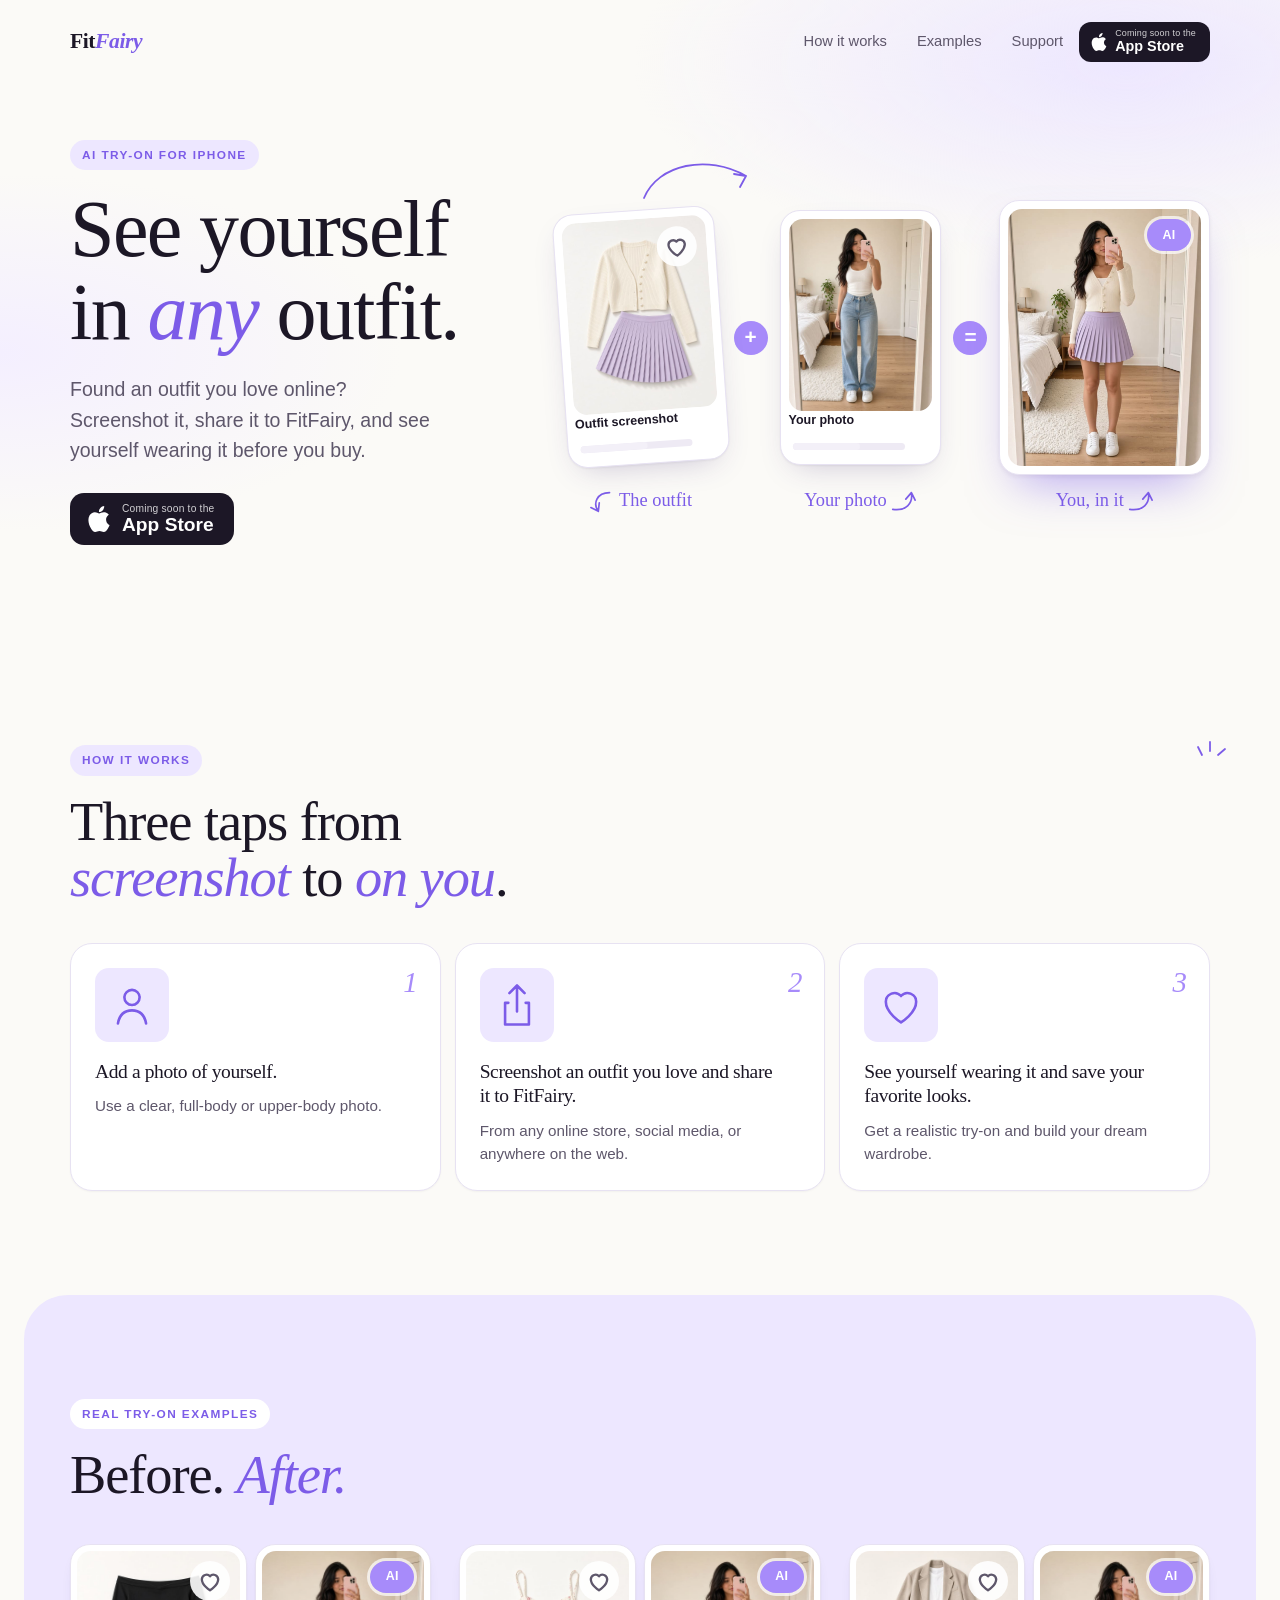
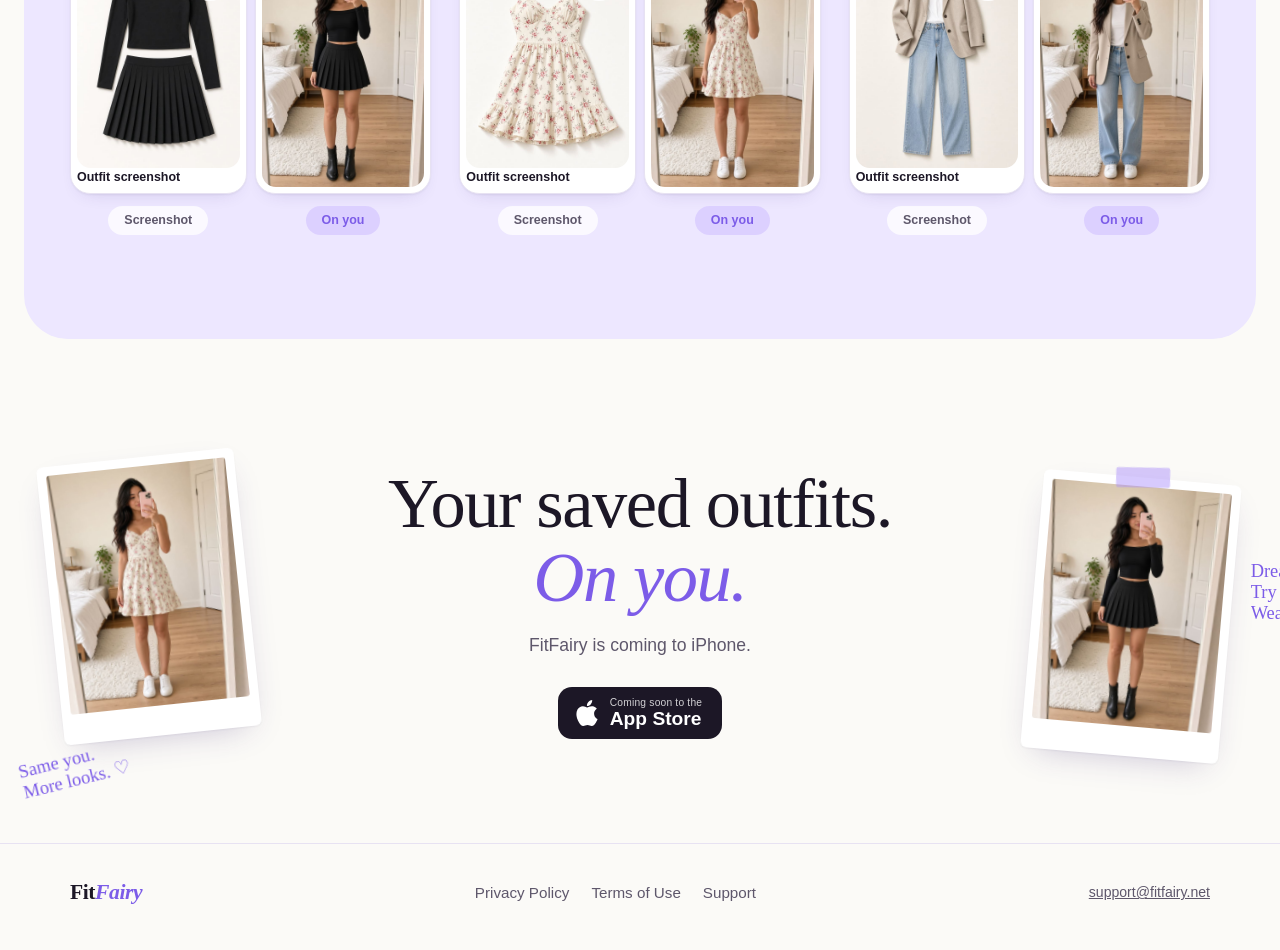
==== commit 1596fe88: "Add favicon and app icons from FitFairy logo Co-authored-by: amadoeliot14 <amadoeliot14@gmail.com>" ====
--- a/index.html
+++ b/index.html
@@ -7,6 +7,9 @@
 <meta name="description" content="Found an outfit you love online? Screenshot it, share it to FitFairy, and see yourself wearing it before you buy. AI virtual try-on for iPhone.">
 <meta name="theme-color" content="#FBFAF7">
 <link rel="canonical" href="https://fitfairy.net/">
+<link rel="icon" href="/favicon.ico" sizes="48x48">
+<link rel="icon" href="/assets/icon-192.png" type="image/png" sizes="192x192">
+<link rel="apple-touch-icon" href="/apple-touch-icon.png">
 
 <meta property="og:type" content="website">
 <meta property="og:site_name" content="FitFairy">
@@ -22,7 +25,7 @@
 <meta name="twitter:description" content="Screenshot an outfit, share it to FitFairy, and see yourself wearing it before you buy.">
 <meta name="twitter:image" content="https://fitfairy.net/assets/og-image.jpg">
 
-<link rel="stylesheet" href="style.css?v=4">
+<link rel="stylesheet" href="style.css?v=3">
 </head>
 <body class="home">
 
@@ -66,7 +69,7 @@
     </div>
 
     <figure class="flow" aria-label="An outfit screenshot plus your photo becomes a photo of you wearing the outfit">
-      <svg class="doodle doodle--loop" viewBox="0 0 120 50" aria-hidden="true"><path d="M8 40C30 8 80 4 110 26M105.1 15 110 26l-12-1.3"/></svg>
+      <svg class="doodle doodle--loop" viewBox="0 0 120 50" aria-hidden="true"><path d="M6 44C20 10 70 0 108 22m0 0-12-2m12 2-6 11"/></svg>
       <div class="card card--tilt-l">
         <div class="card__media">
           <img src="assets/hero-outfit.jpg" width="768" height="1024" alt="Outfit screenshot: cream cardigan and lavender pleated skirt">
@@ -91,9 +94,9 @@
         </div>
       </div>
       <figcaption class="flow__notes" aria-hidden="true">
-        <span class="hand n1"><svg class="doodle" viewBox="0 0 30 30"><path d="M26 26C10 25 6 15 10 4M4.2 8.8 10 4l3.6 7.6"/></svg>The outfit</span>
-        <span class="hand n2">Your photo<svg class="doodle" viewBox="0 0 30 30"><path d="M4 25C17 26 25 18 23 6M17.6 11.2 23 6l4.4 7.4"/></svg></span>
-        <span class="hand n3">You, in it<svg class="doodle" viewBox="0 0 30 30"><path d="M4 25C17 26 25 18 23 6M17.6 11.2 23 6l4.4 7.4"/></svg></span>
+        <span class="hand n1"><svg class="doodle" viewBox="0 0 30 30"><path d="M22 6C8 6 4 18 10 26m0 0 1-9m-1 9-8-4"/></svg>The outfit</span>
+        <span class="hand n2">Your photo<svg class="doodle" viewBox="0 0 30 30"><path d="M4 24c14 2 22-6 20-18m0 0-6 7m6-7 4 8"/></svg></span>
+        <span class="hand n3">You, in it<svg class="doodle" viewBox="0 0 30 30"><path d="M4 24c14 2 22-6 20-18m0 0-6 7m6-7 4 8"/></svg></span>
       </figcaption>
     </figure>
   </div>
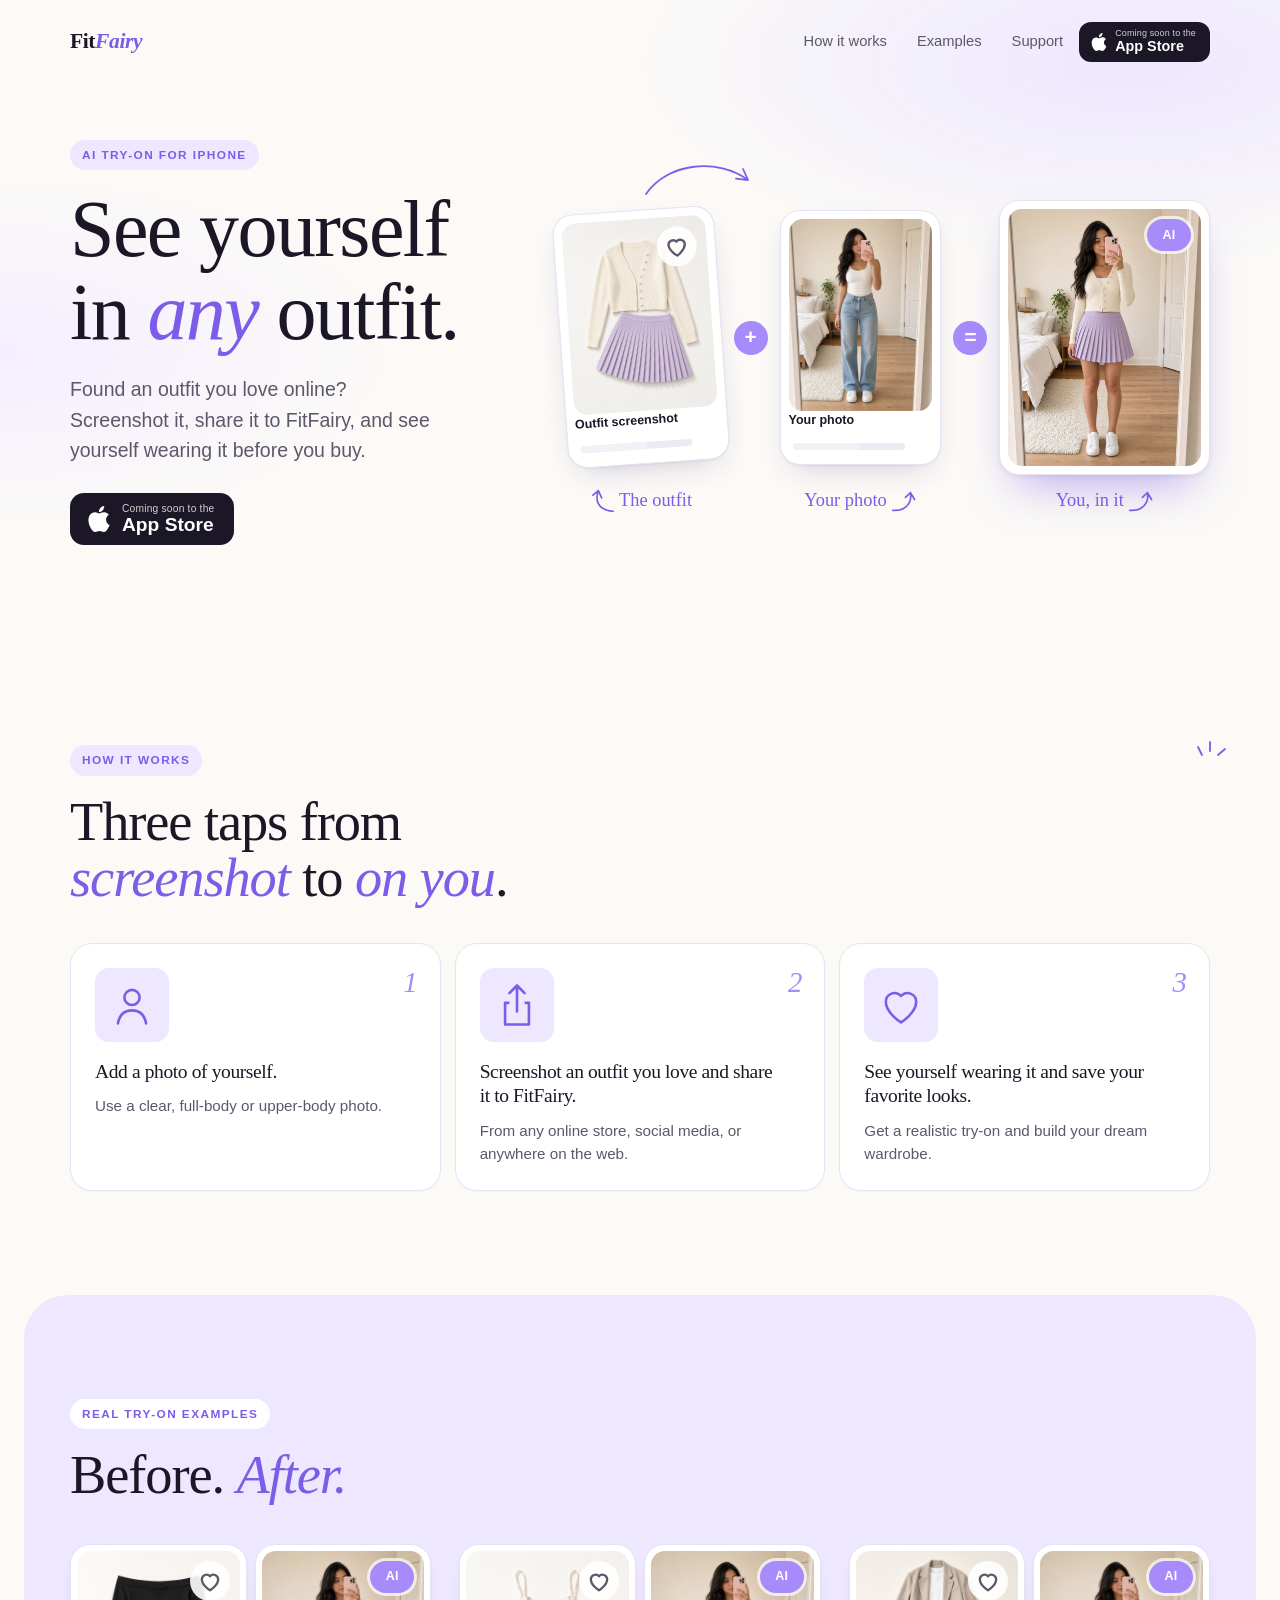
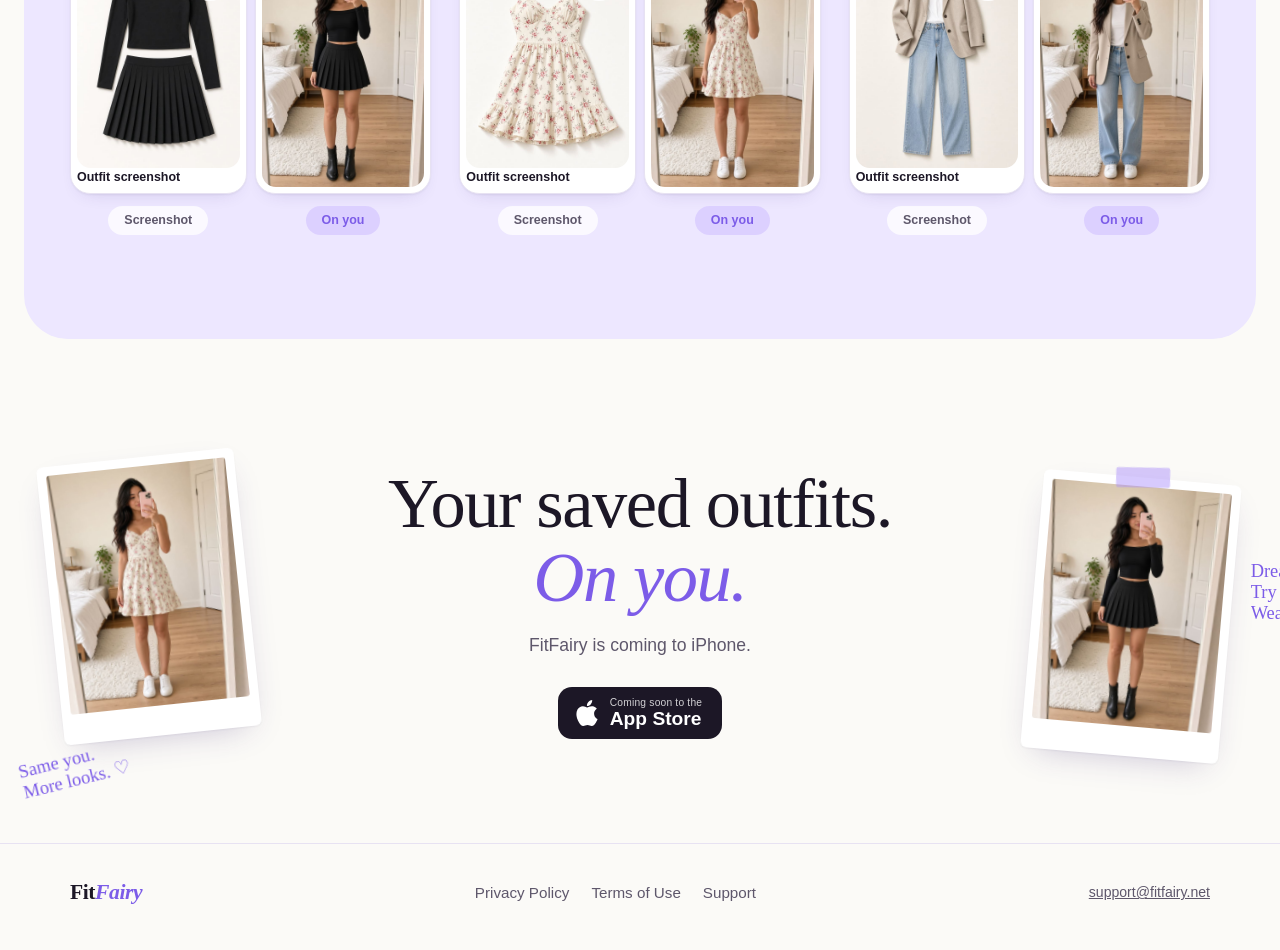
==== commit 1e96060b: "Merge pull request #4 from EliotAmado/cursor/hero-arrows-badge-06f1 Fix hero arrows and make nav App" ====
--- a/index.html
+++ b/index.html
@@ -7,9 +7,6 @@
 <meta name="description" content="Found an outfit you love online? Screenshot it, share it to FitFairy, and see yourself wearing it before you buy. AI virtual try-on for iPhone.">
 <meta name="theme-color" content="#FBFAF7">
 <link rel="canonical" href="https://fitfairy.net/">
-<link rel="icon" href="/favicon.ico" sizes="48x48">
-<link rel="icon" href="/assets/icon-192.png" type="image/png" sizes="192x192">
-<link rel="apple-touch-icon" href="/apple-touch-icon.png">
 
 <meta property="og:type" content="website">
 <meta property="og:site_name" content="FitFairy">
@@ -25,7 +22,7 @@
 <meta name="twitter:description" content="Screenshot an outfit, share it to FitFairy, and see yourself wearing it before you buy.">
 <meta name="twitter:image" content="https://fitfairy.net/assets/og-image.jpg">
 
-<link rel="stylesheet" href="style.css?v=3">
+<link rel="stylesheet" href="style.css?v=4">
 </head>
 <body class="home">
 
@@ -69,7 +66,7 @@
     </div>
 
     <figure class="flow" aria-label="An outfit screenshot plus your photo becomes a photo of you wearing the outfit">
-      <svg class="doodle doodle--loop" viewBox="0 0 120 50" aria-hidden="true"><path d="M6 44C20 10 70 0 108 22m0 0-12-2m12 2-6 11"/></svg>
+      <svg class="doodle doodle--loop" viewBox="0 0 120 50" aria-hidden="true"><path d="M8 40C30 8 80 4 110 26M105.1 15 110 26l-12-1.3"/></svg>
       <div class="card card--tilt-l">
         <div class="card__media">
           <img src="assets/hero-outfit.jpg" width="768" height="1024" alt="Outfit screenshot: cream cardigan and lavender pleated skirt">
@@ -94,9 +91,9 @@
         </div>
       </div>
       <figcaption class="flow__notes" aria-hidden="true">
-        <span class="hand n1"><svg class="doodle" viewBox="0 0 30 30"><path d="M22 6C8 6 4 18 10 26m0 0 1-9m-1 9-8-4"/></svg>The outfit</span>
-        <span class="hand n2">Your photo<svg class="doodle" viewBox="0 0 30 30"><path d="M4 24c14 2 22-6 20-18m0 0-6 7m6-7 4 8"/></svg></span>
-        <span class="hand n3">You, in it<svg class="doodle" viewBox="0 0 30 30"><path d="M4 24c14 2 22-6 20-18m0 0-6 7m6-7 4 8"/></svg></span>
+        <span class="hand n1"><svg class="doodle" viewBox="0 0 30 30"><path d="M26 26C10 25 6 15 10 4M4.2 8.8 10 4l3.6 7.6"/></svg>The outfit</span>
+        <span class="hand n2">Your photo<svg class="doodle" viewBox="0 0 30 30"><path d="M4 25C17 26 25 18 23 6M17.6 11.2 23 6l4.4 7.4"/></svg></span>
+        <span class="hand n3">You, in it<svg class="doodle" viewBox="0 0 30 30"><path d="M4 25C17 26 25 18 23 6M17.6 11.2 23 6l4.4 7.4"/></svg></span>
       </figcaption>
     </figure>
   </div>
